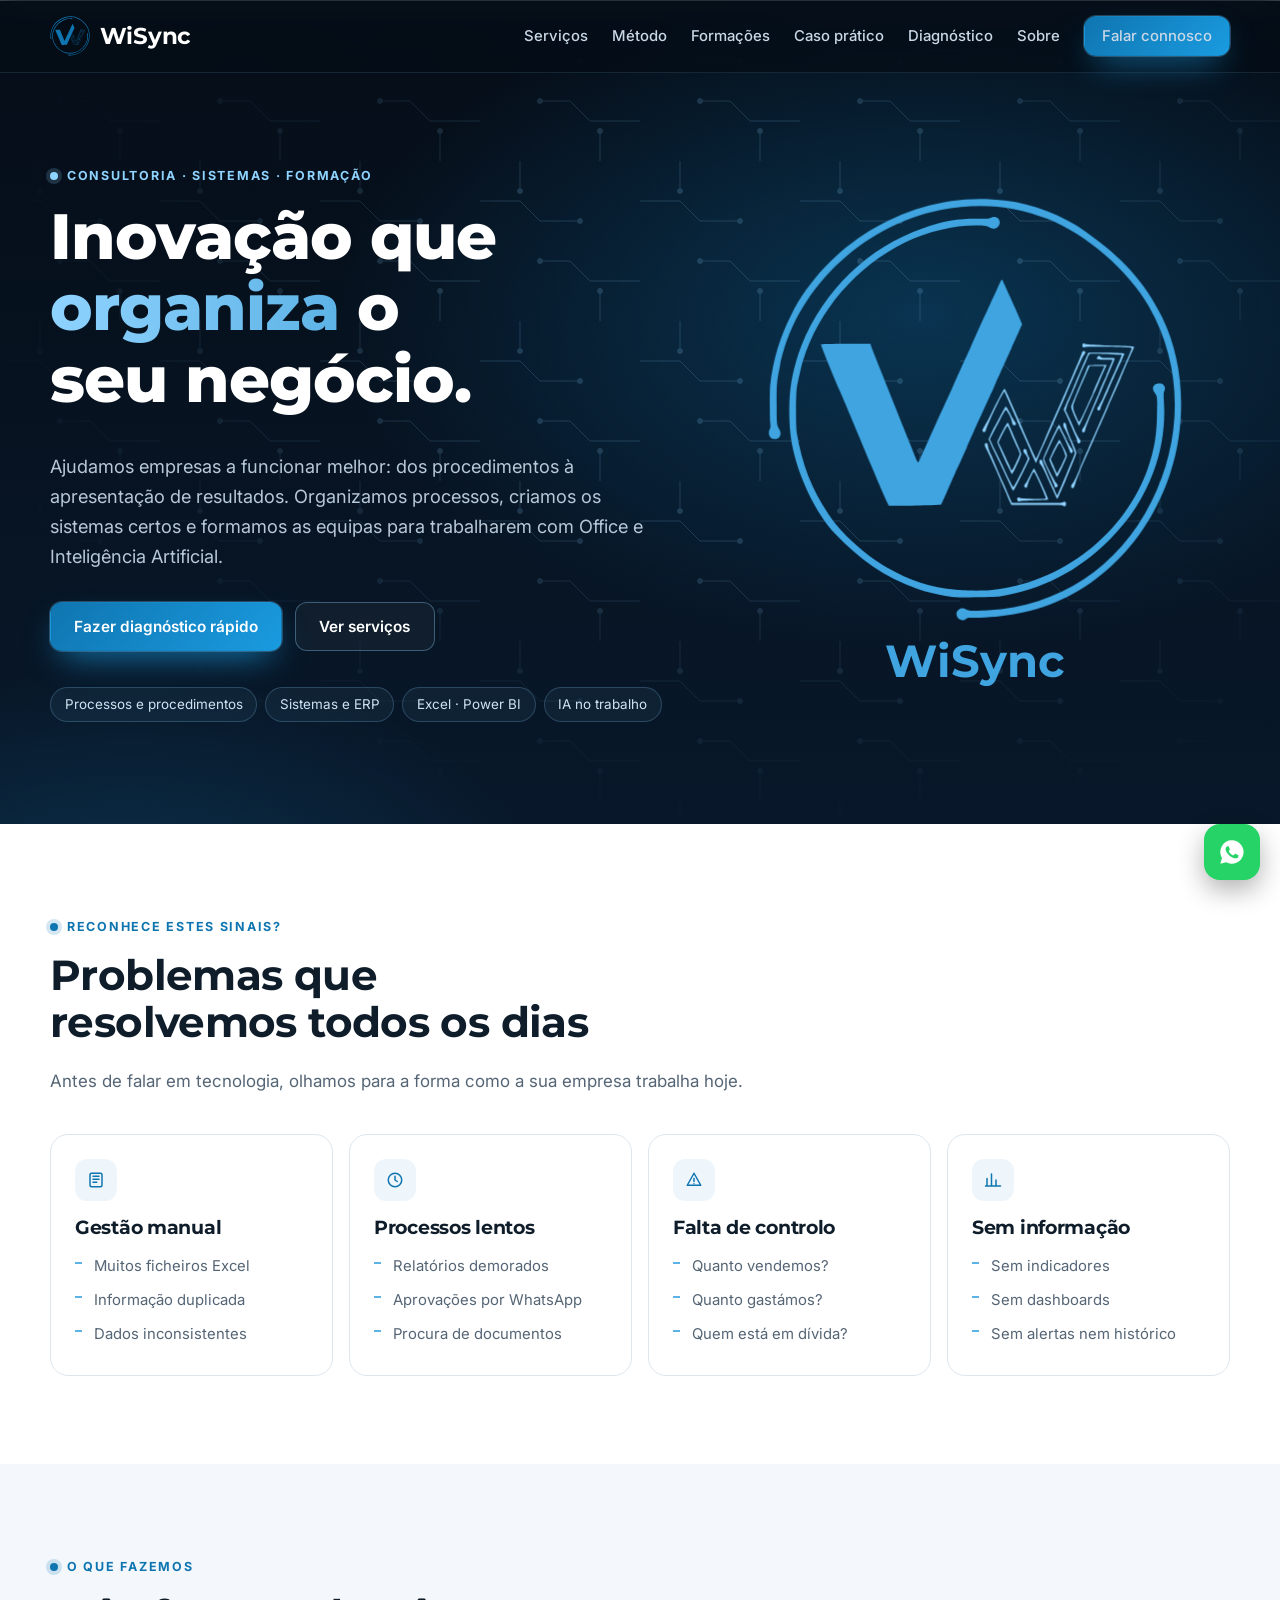
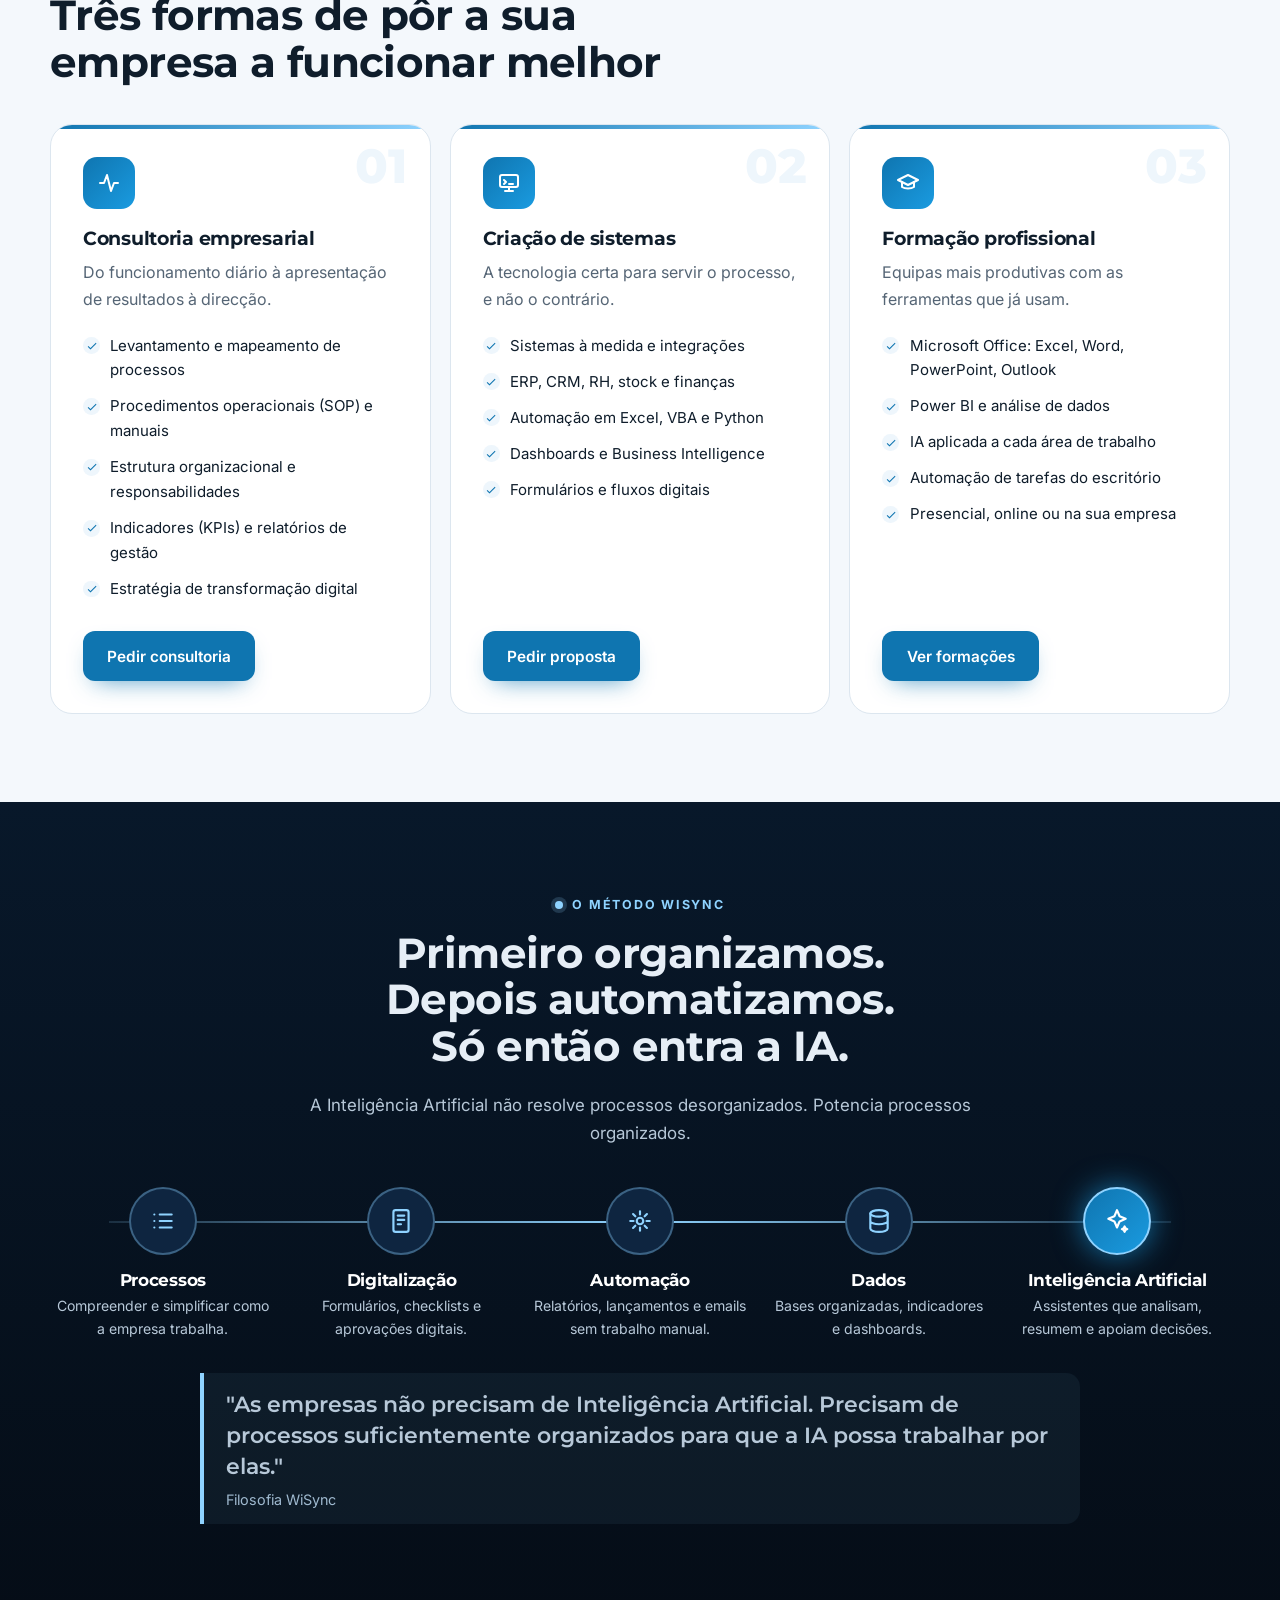
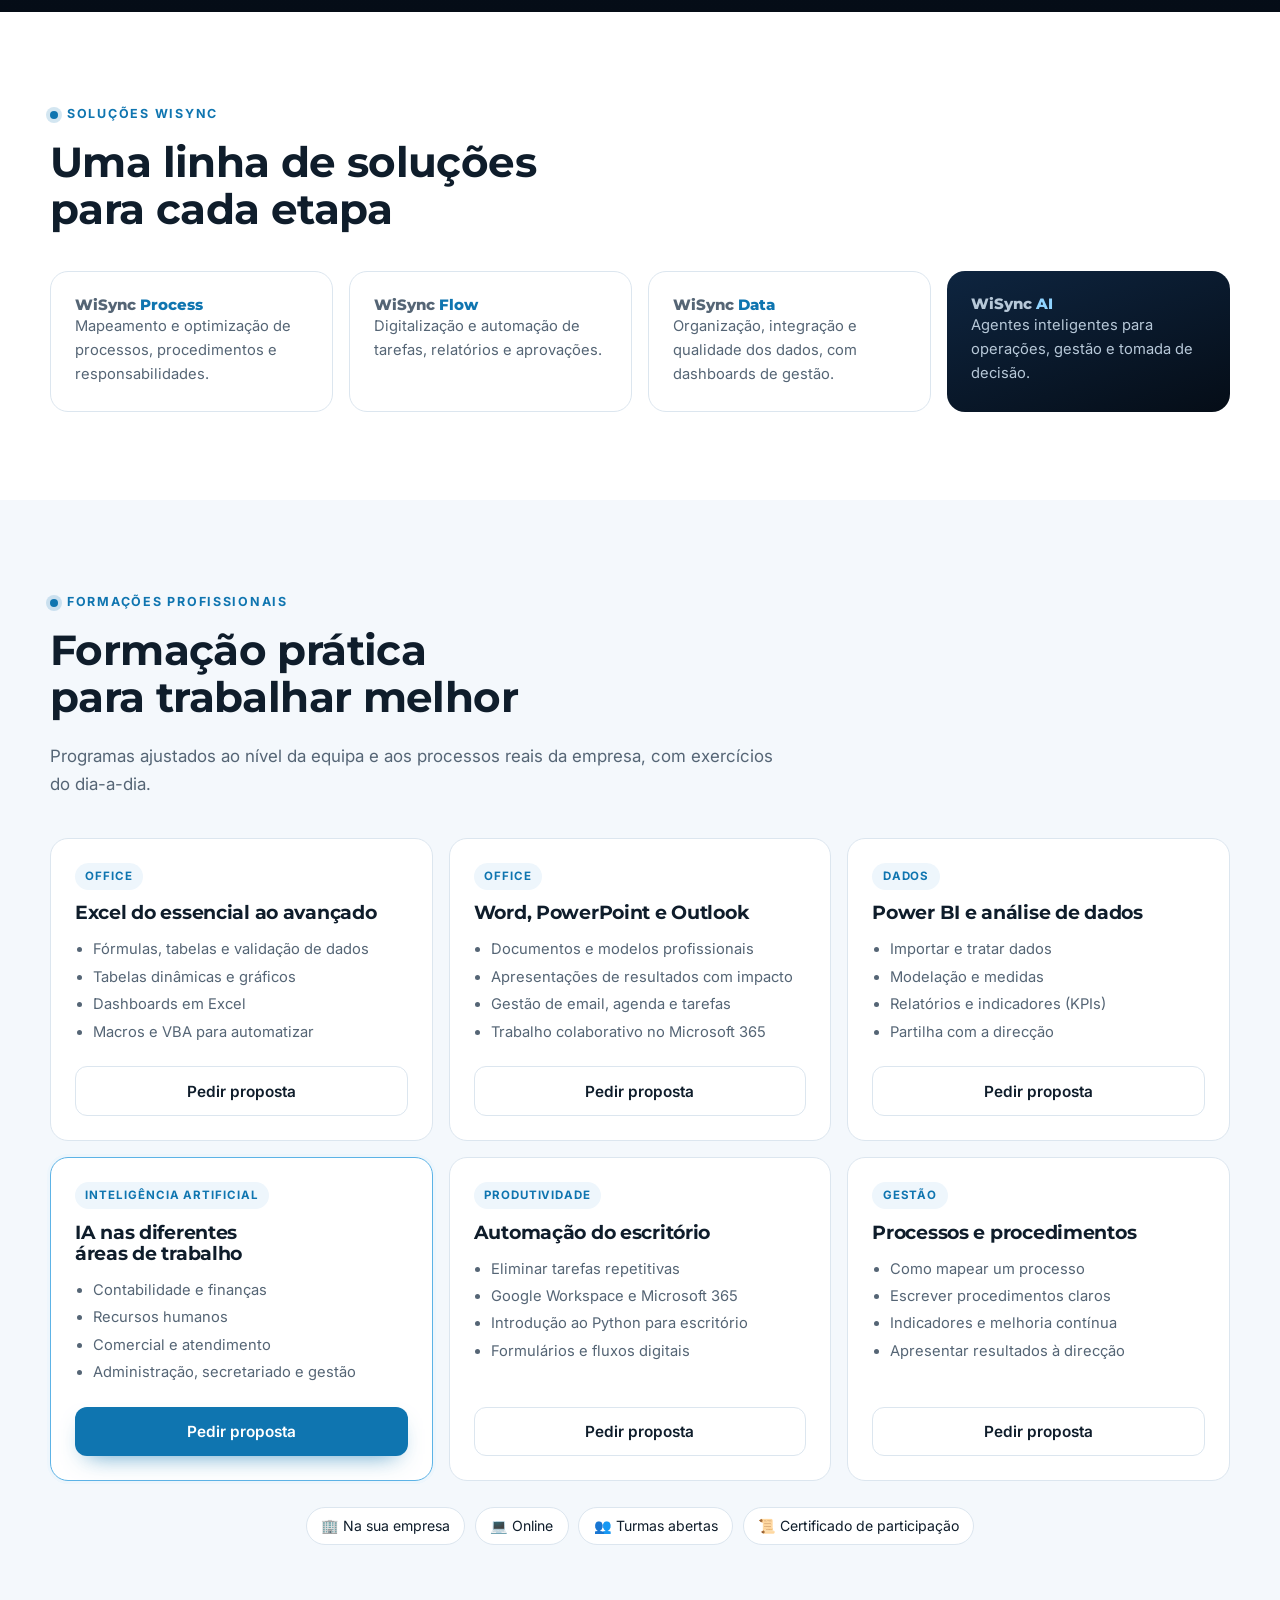
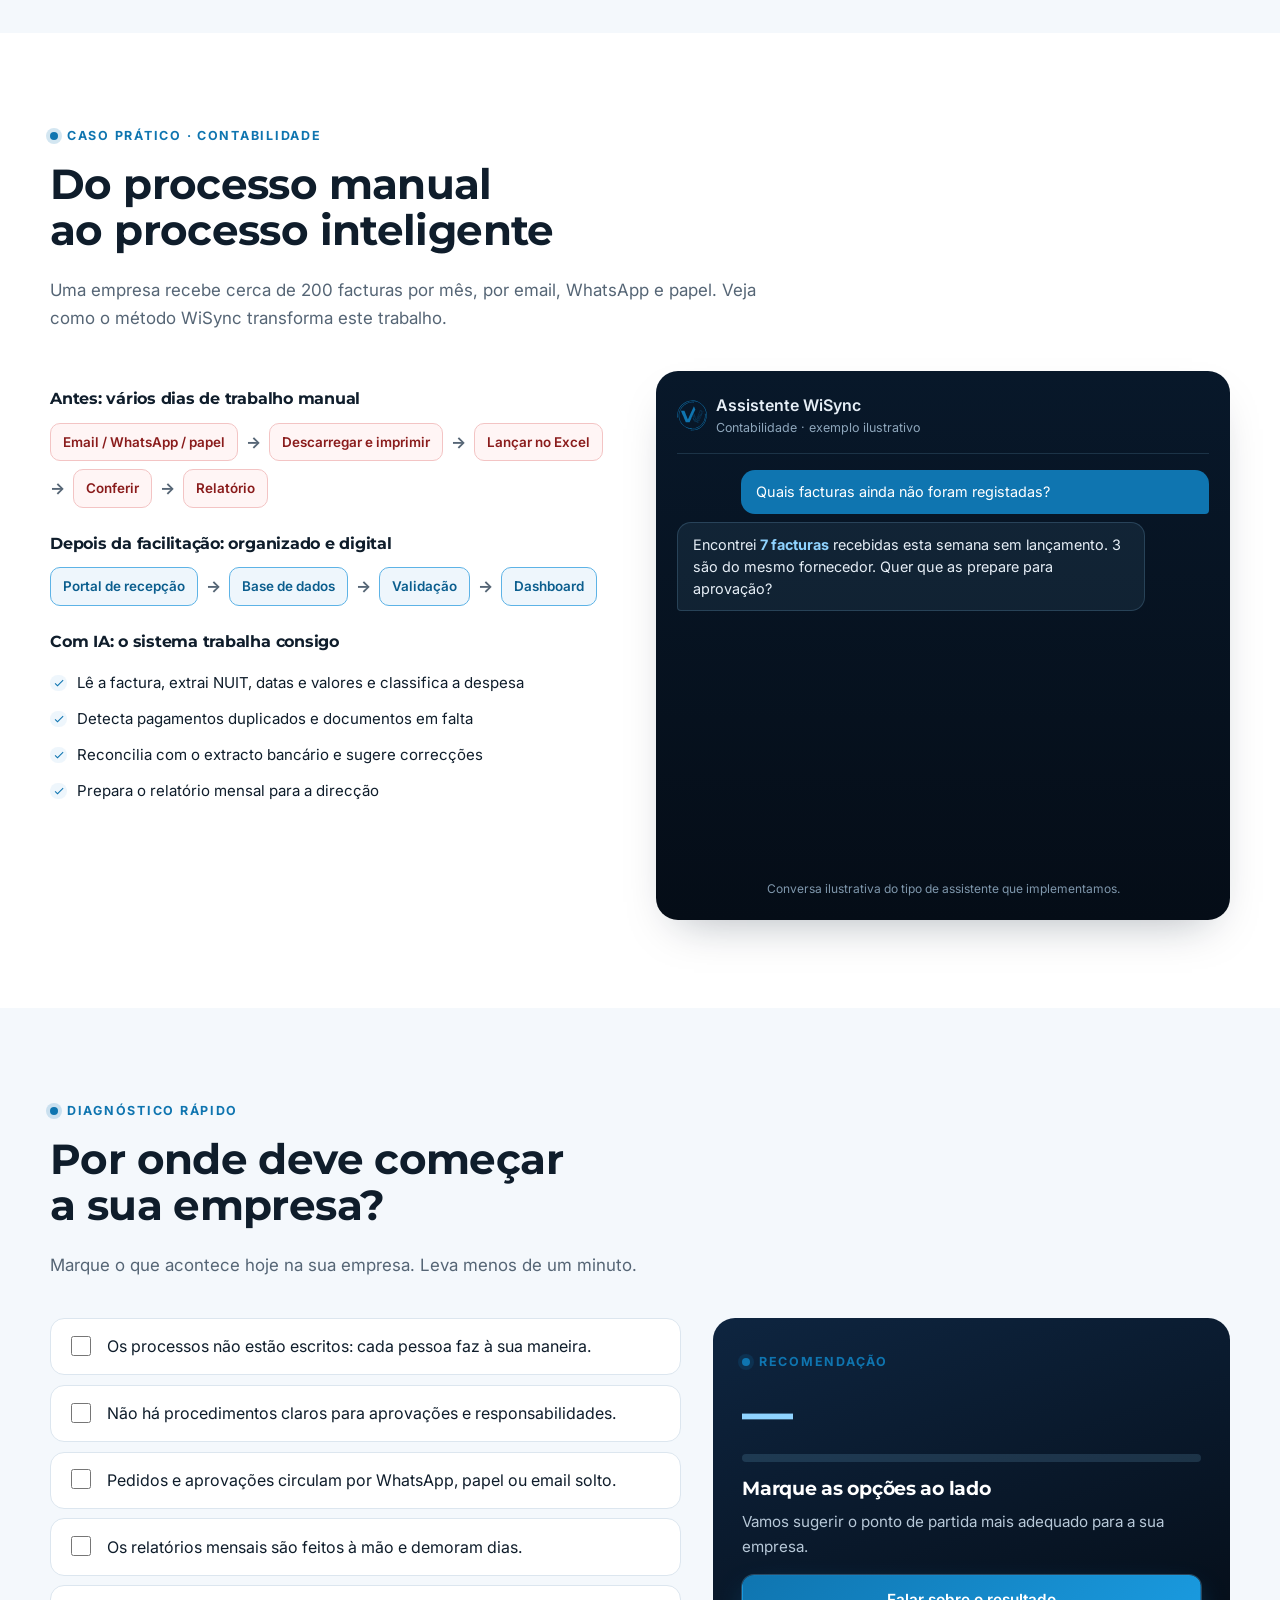
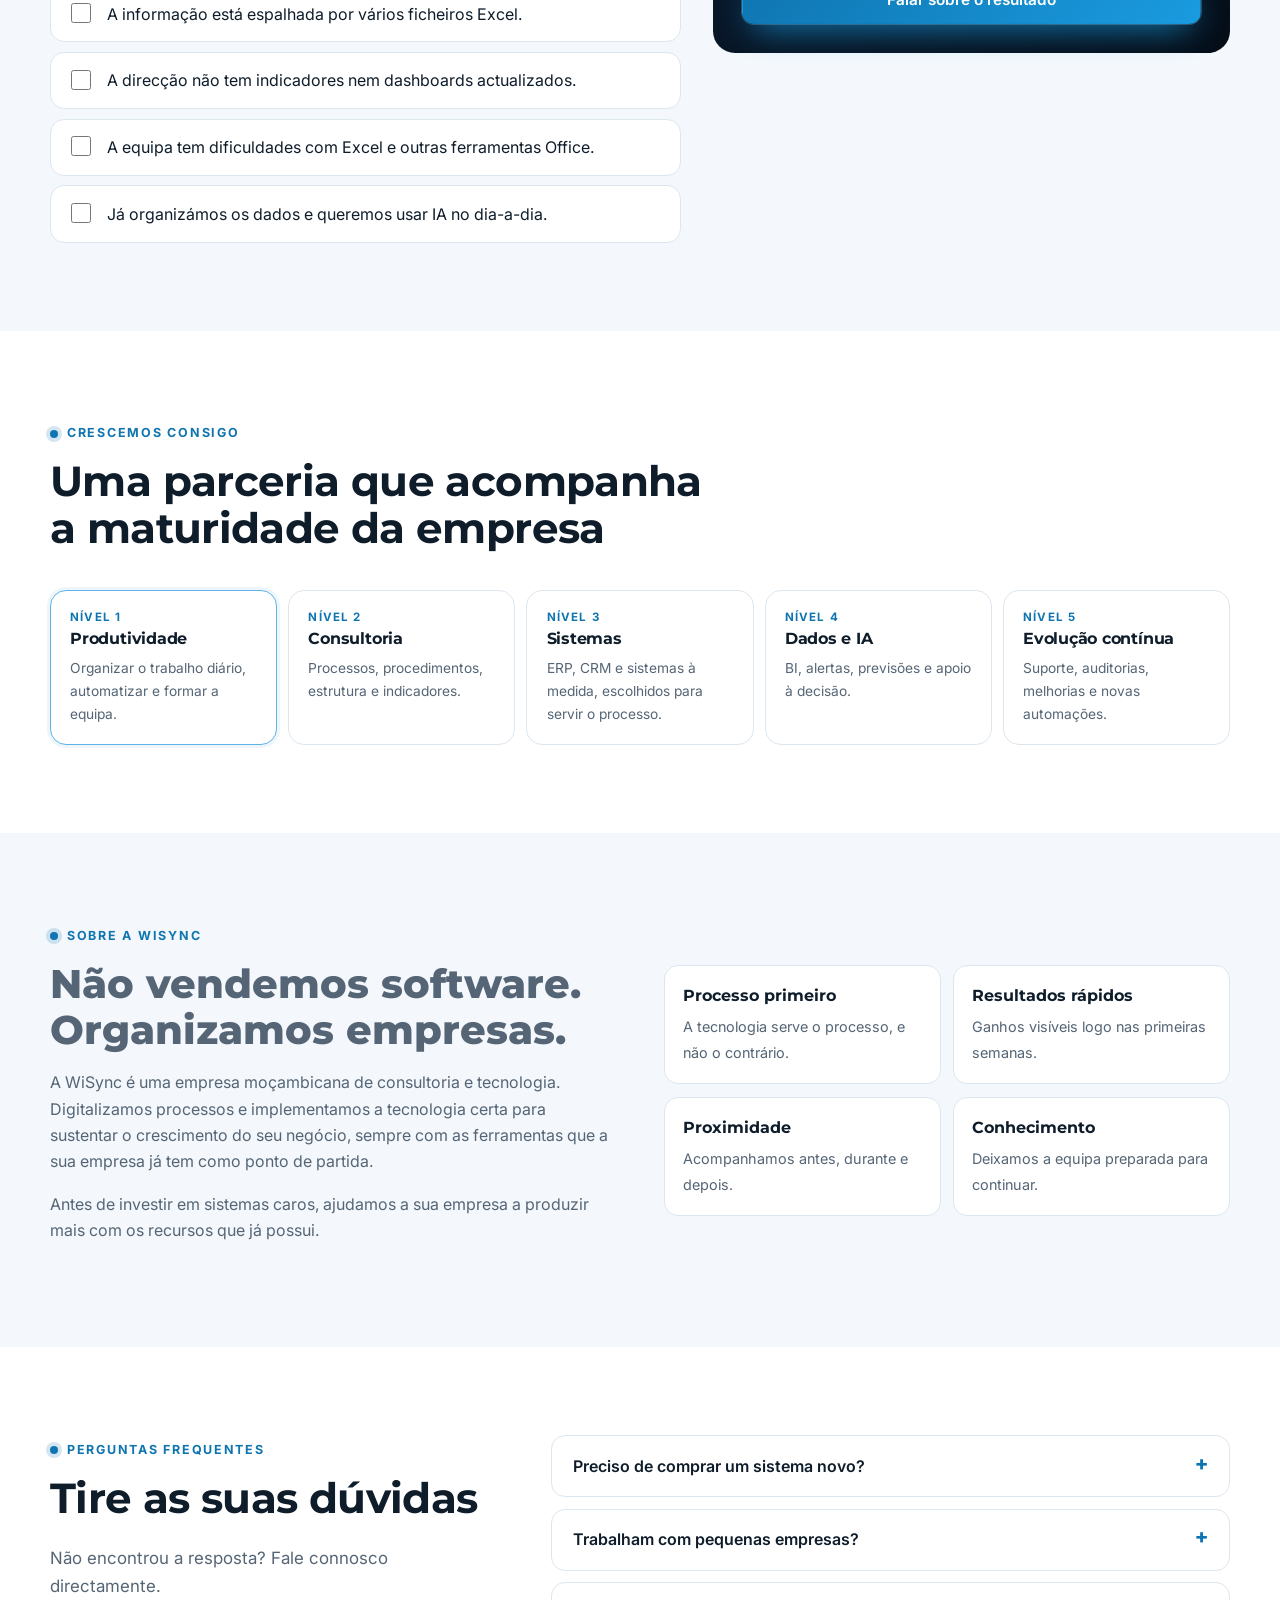
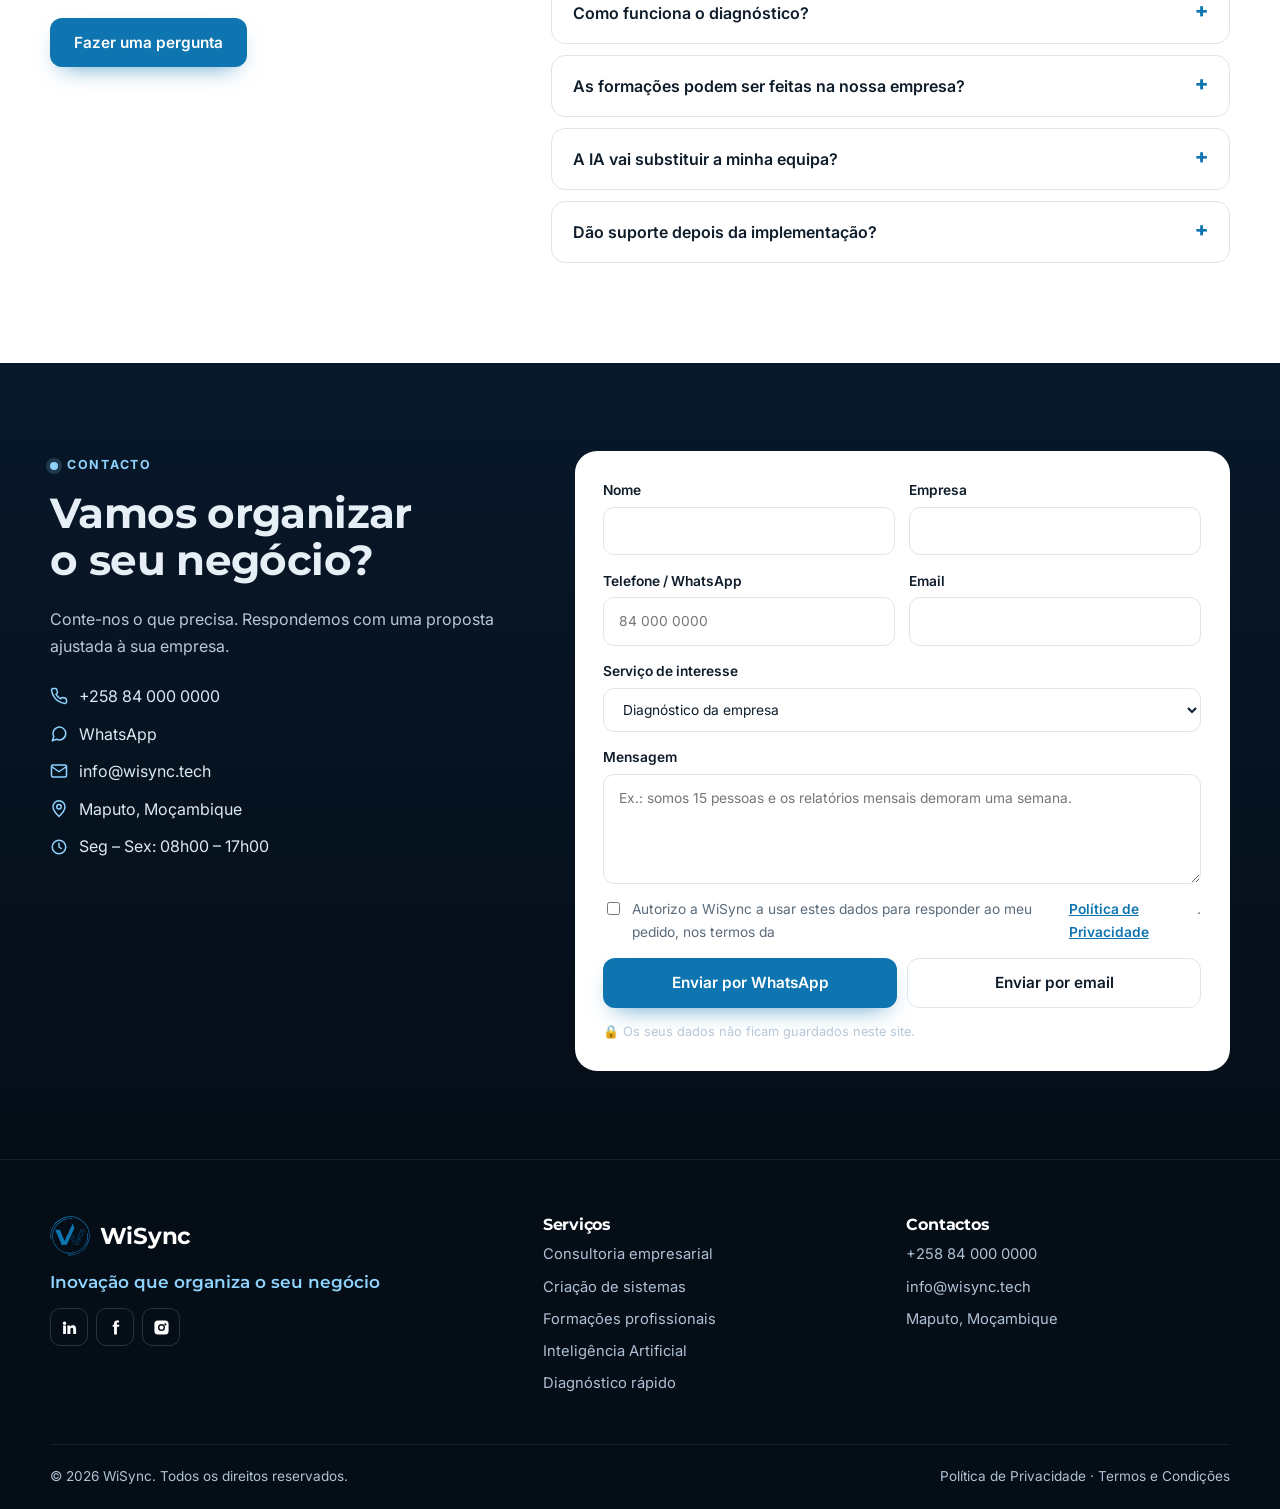
==== index.html @ ce6a1894 "WiSync: index.html" ====
<!doctype html>
<html lang="pt">
<head>
  <meta charset="utf-8">
  <meta name="viewport" content="width=device-width, initial-scale=1">
  <title>WiSync | Consultoria empresarial, sistemas e formação em Moçambique</title>
  <meta name="description" content="A WiSync organiza empresas: consultoria de processos e procedimentos, criação de sistemas, automação e formação profissional em Office, Power BI e Inteligência Artificial.">
  <meta name="theme-color" content="#050D17">
  <link rel="canonical" href="https://chatgptwork242-pixel.github.io/WiSync/">
  <meta property="og:type" content="website">
  <meta property="og:locale" content="pt_MZ">
  <meta property="og:title" content="WiSync — Inovação que organiza o seu negócio">
  <meta property="og:description" content="Consultoria empresarial, criação de sistemas e formação profissional. Primeiro organizamos, depois automatizamos, e só então aplicamos Inteligência Artificial.">
  <meta property="og:url" content="https://chatgptwork242-pixel.github.io/WiSync/">
  <meta property="og:image" content="https://chatgptwork242-pixel.github.io/WiSync/assets/og-image.png">
  <meta property="og:image:width" content="1200">
  <meta property="og:image:height" content="630">
  <meta name="twitter:card" content="summary_large_image">
  <script type="application/ld+json">
  {"@context":"https://schema.org","@type":"ProfessionalService","name":"WiSync","slogan":"Inovação que organiza o seu negócio","description":"Consultoria empresarial, criação de sistemas, automação de processos e formação profissional em Office, Power BI e Inteligência Artificial.","url":"https://chatgptwork242-pixel.github.io/WiSync/","logo":"https://chatgptwork242-pixel.github.io/WiSync/assets/wisync-icon.svg","image":"https://chatgptwork242-pixel.github.io/WiSync/assets/og-image.png","address":{"@type":"PostalAddress","addressLocality":"Maputo","addressCountry":"MZ"},"areaServed":"Moçambique","knowsAbout":["Consultoria empresarial","Processos e procedimentos","Sistemas de gestão","Automação","Power BI","Excel","Inteligência Artificial","Formação profissional"]}
  </script>
  <link rel="icon" href="assets/wisync-icon.svg" type="image/svg+xml">
  <link rel="apple-touch-icon" href="assets/favicon.png">
  <link rel="preconnect" href="https://fonts.googleapis.com">
  <link rel="preconnect" href="https://fonts.gstatic.com" crossorigin>
  <link href="https://fonts.googleapis.com/css2?family=Montserrat:wght@600;700;800&family=Inter:wght@400;500;600;700&display=swap" rel="stylesheet">
  <link rel="stylesheet" href="css/style.css?v=1.0">
</head>
<body>

<!-- ============ CABEÇALHO ============ -->
<header class="header" id="topo">
  <div class="container header__inner">
    <a href="#topo" class="brand" aria-label="WiSync — início"><img src="assets/wisync-icon.svg" alt="" width="40" height="41"><span>WiSync</span></a>
    <button class="menu-toggle" aria-label="Abrir menu" aria-expanded="false"><span></span><span></span><span></span></button>
    <nav class="nav" aria-label="Menu principal">
      <a href="#servicos">Serviços</a>
      <a href="#metodo">Método</a>
      <a href="#formacoes">Formações</a>
      <a href="#caso">Caso prático</a>
      <a href="#diagnostico">Diagnóstico</a>
      <a href="#sobre">Sobre</a>
      <a href="#contacto" class="btn btn--glow btn--sm">Falar connosco</a>
    </nav>
  </div>
</header>

<main>
<!-- ============ HERO ============ -->
<section class="hero">
  <div class="container hero__inner">
    <div class="hero__text">
      <span class="eyebrow">Consultoria · Sistemas · Formação</span>
      <h1>Inovação que <span class="grad">organiza</span> o seu negócio.</h1>
      <p class="lead">Ajudamos empresas a funcionar melhor: dos procedimentos à apresentação de resultados. Organizamos processos, criamos os sistemas certos e formamos as equipas para trabalharem com Office e Inteligência Artificial.</p>
      <div class="hero__cta">
        <a href="#diagnostico" class="btn btn--glow">Fazer diagnóstico rápido</a>
        <a href="#servicos" class="btn btn--ghost">Ver serviços</a>
      </div>
      <ul class="chips">
        <li>Processos e procedimentos</li><li>Sistemas e ERP</li><li>Excel · Power BI</li><li>IA no trabalho</li>
      </ul>
    </div>
    <div class="hero__visual" aria-hidden="true">
      <div class="logo-anim" id="heroLogo"><img src="assets/wisync-icon.svg" alt=""></div>
      <span class="wordmark">WiSync</span>
    </div>
  </div>
</section>

<!-- ============ PROBLEMAS ============ -->
<section class="section" id="problemas">
  <div class="container">
    <div class="section__head">
      <span class="eyebrow">Reconhece estes sinais?</span>
      <h2>Problemas que resolvemos todos os dias</h2>
      <p>Antes de falar em tecnologia, olhamos para a forma como a sua empresa trabalha hoje.</p>
    </div>
    <div class="pains">
      <article class="pain">
        <div class="pain__ico"><svg class="ico" viewBox="0 0 24 24"><rect x="4" y="3" width="16" height="18" rx="2"/><path d="M8 7h8M8 11h8M8 15h5"/></svg></div>
        <h3>Gestão manual</h3>
        <ul><li>Muitos ficheiros Excel</li><li>Informação duplicada</li><li>Dados inconsistentes</li></ul>
      </article>
      <article class="pain">
        <div class="pain__ico"><svg class="ico" viewBox="0 0 24 24"><circle cx="12" cy="12" r="9"/><path d="M12 7v5l3 2"/></svg></div>
        <h3>Processos lentos</h3>
        <ul><li>Relatórios demorados</li><li>Aprovações por WhatsApp</li><li>Procura de documentos</li></ul>
      </article>
      <article class="pain">
        <div class="pain__ico"><svg class="ico" viewBox="0 0 24 24"><path d="M12 3l9 16H3z"/><path d="M12 10v4M12 17h.01"/></svg></div>
        <h3>Falta de controlo</h3>
        <ul><li>Quanto vendemos?</li><li>Quanto gastámos?</li><li>Quem está em dívida?</li></ul>
      </article>
      <article class="pain">
        <div class="pain__ico"><svg class="ico" viewBox="0 0 24 24"><path d="M4 20V10M10 20V4M16 20v-8M22 20H2"/></svg></div>
        <h3>Sem informação</h3>
        <ul><li>Sem indicadores</li><li>Sem dashboards</li><li>Sem alertas nem histórico</li></ul>
      </article>
    </div>
  </div>
</section>

<!-- ============ SERVIÇOS ============ -->
<section class="section section--tint" id="servicos">
  <div class="container">
    <div class="section__head">
      <span class="eyebrow">O que fazemos</span>
      <h2>Três formas de pôr a sua empresa a funcionar melhor</h2>
    </div>
    <div class="services">
      <article class="service">
        <span class="service__num">01</span>
        <div class="service__ico"><svg class="ico" viewBox="0 0 24 24"><path d="M3 12h4l3-8 4 16 3-8h4"/></svg></div>
        <h3>Consultoria empresarial</h3>
        <p>Do funcionamento diário à apresentação de resultados à direcção.</p>
        <ul class="ticks">
          <li>Levantamento e mapeamento de processos</li>
          <li>Procedimentos operacionais (SOP) e manuais</li>
          <li>Estrutura organizacional e responsabilidades</li>
          <li>Indicadores (KPIs) e relatórios de gestão</li>
          <li>Estratégia de transformação digital</li>
        </ul>
        <a href="#contacto" class="btn btn--primary" data-servico="Consultoria empresarial">Pedir consultoria</a>
      </article>
      <article class="service">
        <span class="service__num">02</span>
        <div class="service__ico"><svg class="ico" viewBox="0 0 24 24"><rect x="3" y="4" width="18" height="12" rx="2"/><path d="M8 20h8M12 16v4M7 9l2 2-2 2M12 13h4"/></svg></div>
        <h3>Criação de sistemas</h3>
        <p>A tecnologia certa para servir o processo, e não o contrário.</p>
        <ul class="ticks">
          <li>Sistemas à medida e integrações</li>
          <li>ERP, CRM, RH, stock e finanças</li>
          <li>Automação em Excel, VBA e Python</li>
          <li>Dashboards e Business Intelligence</li>
          <li>Formulários e fluxos digitais</li>
        </ul>
        <a href="#contacto" class="btn btn--primary" data-servico="Criação de sistemas">Pedir proposta</a>
      </article>
      <article class="service">
        <span class="service__num">03</span>
        <div class="service__ico"><svg class="ico" viewBox="0 0 24 24"><path d="M2 9l10-5 10 5-10 5z"/><path d="M6 11v5c3 2 9 2 12 0v-5"/></svg></div>
        <h3>Formação profissional</h3>
        <p>Equipas mais produtivas com as ferramentas que já usam.</p>
        <ul class="ticks">
          <li>Microsoft Office: Excel, Word, PowerPoint, Outlook</li>
          <li>Power BI e análise de dados</li>
          <li>IA aplicada a cada área de trabalho</li>
          <li>Automação de tarefas do escritório</li>
          <li>Presencial, online ou na sua empresa</li>
        </ul>
        <a href="#formacoes" class="btn btn--primary">Ver formações</a>
      </article>
    </div>
  </div>
</section>

<!-- ============ MÉTODO ============ -->
<section class="section section--dark" id="metodo">
  <div class="container">
    <div class="section__head section__head--c">
      <span class="eyebrow">O método WiSync</span>
      <h2>Primeiro organizamos. Depois automatizamos. Só então entra a IA.</h2>
      <p>A Inteligência Artificial não resolve processos desorganizados. Potencia processos organizados.</p>
    </div>
    <div class="journey">
      <div class="step"><div class="step__dot"><svg class="ico" viewBox="0 0 24 24"><path d="M9 6h11M9 12h11M9 18h11M4 6h.01M4 12h.01M4 18h.01"/></svg></div><div><h3>Processos</h3><p>Compreender e simplificar como a empresa trabalha.</p></div></div>
      <div class="step"><div class="step__dot"><svg class="ico" viewBox="0 0 24 24"><rect x="5" y="2" width="14" height="20" rx="2"/><path d="M9 7h6M9 11h6M9 15h3"/></svg></div><div><h3>Digitalização</h3><p>Formulários, checklists e aprovações digitais.</p></div></div>
      <div class="step"><div class="step__dot"><svg class="ico" viewBox="0 0 24 24"><path d="M12 3v3M12 18v3M3 12h3M18 12h3M5.6 5.6l2.1 2.1M16.3 16.3l2.1 2.1M5.6 18.4l2.1-2.1M16.3 7.7l2.1-2.1"/><circle cx="12" cy="12" r="3"/></svg></div><div><h3>Automação</h3><p>Relatórios, lançamentos e emails sem trabalho manual.</p></div></div>
      <div class="step"><div class="step__dot"><svg class="ico" viewBox="0 0 24 24"><ellipse cx="12" cy="5" rx="8" ry="3"/><path d="M4 5v14c0 1.7 3.6 3 8 3s8-1.3 8-3V5M4 12c0 1.7 3.6 3 8 3s8-1.3 8-3"/></svg></div><div><h3>Dados</h3><p>Bases organizadas, indicadores e dashboards.</p></div></div>
      <div class="step step--ai"><div class="step__dot"><svg class="ico" viewBox="0 0 24 24"><path d="M12 2l2.4 5.6L20 10l-5.6 2.4L12 18l-2.4-5.6L4 10l5.6-2.4z"/><path d="M19 17l.8 1.7 1.7.8-1.7.8L19 22l-.8-1.7-1.7-.8 1.7-.8z"/></svg></div><div><h3>Inteligência Artificial</h3><p>Assistentes que analisam, resumem e apoiam decisões.</p></div></div>
    </div>
    <p class="quote">"As empresas não precisam de Inteligência Artificial. Precisam de processos suficientemente organizados para que a IA possa trabalhar por elas."<small>Filosofia WiSync</small></p>
  </div>
</section>

<!-- ============ PRODUTOS ============ -->
<section class="section" id="produtos">
  <div class="container">
    <div class="section__head">
      <span class="eyebrow">Soluções WiSync</span>
      <h2>Uma linha de soluções para cada etapa</h2>
    </div>
    <div class="products">
      <article class="prod"><p class="prod__name">WiSync <span>Process</span></p><p>Mapeamento e optimização de processos, procedimentos e responsabilidades.</p></article>
      <article class="prod"><p class="prod__name">WiSync <span>Flow</span></p><p>Digitalização e automação de tarefas, relatórios e aprovações.</p></article>
      <article class="prod"><p class="prod__name">WiSync <span>Data</span></p><p>Organização, integração e qualidade dos dados, com dashboards de gestão.</p></article>
      <article class="prod prod--ai"><p class="prod__name">WiSync <span>AI</span></p><p>Agentes inteligentes para operações, gestão e tomada de decisão.</p></article>
    </div>
  </div>
</section>

<!-- ============ FORMAÇÕES ============ -->
<section class="section section--tint" id="formacoes">
  <div class="container">
    <div class="section__head">
      <span class="eyebrow">Formações profissionais</span>
      <h2>Formação prática para trabalhar melhor</h2>
      <p>Programas ajustados ao nível da equipa e aos processos reais da empresa, com exercícios do dia-a-dia.</p>
    </div>
    <div class="courses">
      <article class="course">
        <span class="course__tag">Office</span>
        <h3>Excel do essencial ao avançado</h3>
        <ul><li>Fórmulas, tabelas e validação de dados</li><li>Tabelas dinâmicas e gráficos</li><li>Dashboards em Excel</li><li>Macros e VBA para automatizar</li></ul>
        <a href="#contacto" class="btn btn--outline" data-servico="Formação: Excel">Pedir proposta</a>
      </article>
      <article class="course">
        <span class="course__tag">Office</span>
        <h3>Word, PowerPoint e Outlook</h3>
        <ul><li>Documentos e modelos profissionais</li><li>Apresentações de resultados com impacto</li><li>Gestão de email, agenda e tarefas</li><li>Trabalho colaborativo no Microsoft 365</li></ul>
        <a href="#contacto" class="btn btn--outline" data-servico="Formação: Word, PowerPoint e Outlook">Pedir proposta</a>
      </article>
      <article class="course">
        <span class="course__tag">Dados</span>
        <h3>Power BI e análise de dados</h3>
        <ul><li>Importar e tratar dados</li><li>Modelação e medidas</li><li>Relatórios e indicadores (KPIs)</li><li>Partilha com a direcção</li></ul>
        <a href="#contacto" class="btn btn--outline" data-servico="Formação: Power BI">Pedir proposta</a>
      </article>
      <article class="course course--ai">
        <span class="course__tag">Inteligência Artificial</span>
        <h3>IA nas diferentes áreas de trabalho</h3>
        <ul><li>Contabilidade e finanças</li><li>Recursos humanos</li><li>Comercial e atendimento</li><li>Administração, secretariado e gestão</li></ul>
        <a href="#contacto" class="btn btn--primary" data-servico="Formação: IA no trabalho">Pedir proposta</a>
      </article>
      <article class="course">
        <span class="course__tag">Produtividade</span>
        <h3>Automação do escritório</h3>
        <ul><li>Eliminar tarefas repetitivas</li><li>Google Workspace e Microsoft 365</li><li>Introdução ao Python para escritório</li><li>Formulários e fluxos digitais</li></ul>
        <a href="#contacto" class="btn btn--outline" data-servico="Formação: Automação do escritório">Pedir proposta</a>
      </article>
      <article class="course">
        <span class="course__tag">Gestão</span>
        <h3>Processos e procedimentos</h3>
        <ul><li>Como mapear um processo</li><li>Escrever procedimentos claros</li><li>Indicadores e melhoria contínua</li><li>Apresentar resultados à direcção</li></ul>
        <a href="#contacto" class="btn btn--outline" data-servico="Formação: Processos e procedimentos">Pedir proposta</a>
      </article>
    </div>
    <div class="formats"><span>🏢 Na sua empresa</span><span>💻 Online</span><span>👥 Turmas abertas</span><span>📜 Certificado de participação</span></div>
  </div>
</section>

<!-- ============ CASO PRÁTICO ============ -->
<section class="section" id="caso">
  <div class="container">
    <div class="section__head">
      <span class="eyebrow">Caso prático · Contabilidade</span>
      <h2>Do processo manual ao processo inteligente</h2>
      <p>Uma empresa recebe cerca de 200 facturas por mês, por email, WhatsApp e papel. Veja como o método WiSync transforma este trabalho.</p>
    </div>
    <div class="case">
      <div class="flow">
        <h3>Antes: vários dias de trabalho manual</h3>
        <div class="flow__row"><span class="flow__box flow__box--bad">Email / WhatsApp / papel</span><span class="flow__arrow">→</span><span class="flow__box flow__box--bad">Descarregar e imprimir</span><span class="flow__arrow">→</span><span class="flow__box flow__box--bad">Lançar no Excel</span><span class="flow__arrow">→</span><span class="flow__box flow__box--bad">Conferir</span><span class="flow__arrow">→</span><span class="flow__box flow__box--bad">Relatório</span></div>
        <h3>Depois da facilitação: organizado e digital</h3>
        <div class="flow__row"><span class="flow__box flow__box--good">Portal de recepção</span><span class="flow__arrow">→</span><span class="flow__box flow__box--good">Base de dados</span><span class="flow__arrow">→</span><span class="flow__box flow__box--good">Validação</span><span class="flow__arrow">→</span><span class="flow__box flow__box--good">Dashboard</span></div>
        <h3>Com IA: o sistema trabalha consigo</h3>
        <ul class="ticks">
          <li>Lê a factura, extrai NUIT, datas e valores e classifica a despesa</li>
          <li>Detecta pagamentos duplicados e documentos em falta</li>
          <li>Reconcilia com o extracto bancário e sugere correcções</li>
          <li>Prepara o relatório mensal para a direcção</li>
        </ul>
      </div>
      <div class="chat" id="chat" aria-label="Exemplo de assistente contabilístico">
        <div class="chat__head"><img src="assets/wisync-icon.svg" alt="" width="30" height="31"><div>Assistente WiSync<small>Contabilidade · exemplo ilustrativo</small></div></div>
        <div class="msg msg--u">Quais facturas ainda não foram registadas?</div>
        <div class="msg msg--a">Encontrei <b>7 facturas</b> recebidas esta semana sem lançamento. 3 são do mesmo fornecedor. Quer que as prepare para aprovação?</div>
        <div class="msg msg--u">Existem pagamentos duplicados?</div>
        <div class="msg msg--a">Sim, <b>1 possível duplicado</b>: a mesma factura foi paga a 4 e a 11 deste mês. Deixei o alerta no dashboard.</div>
        <div class="msg msg--u">Prepara o relatório para a reunião de direcção.</div>
        <div class="msg msg--a">Relatório pronto, com gráficos de custos por centro, evolução mensal e <b>3 pontos de atenção</b>.</div>
        <p class="chat__note">Conversa ilustrativa do tipo de assistente que implementamos.</p>
      </div>
    </div>
  </div>
</section>

<!-- ============ DIAGNÓSTICO ============ -->
<section class="section section--tint" id="diagnostico">
  <div class="container">
    <div class="section__head">
      <span class="eyebrow">Diagnóstico rápido</span>
      <h2>Por onde deve começar a sua empresa?</h2>
      <p>Marque o que acontece hoje na sua empresa. Leva menos de um minuto.</p>
    </div>
    <div class="diag">
      <div class="checks" id="diagChecks">
        <label class="check"><input type="checkbox" value="proc"> Os processos não estão escritos: cada pessoa faz à sua maneira.</label>
        <label class="check"><input type="checkbox" value="proc"> Não há procedimentos claros para aprovações e responsabilidades.</label>
        <label class="check"><input type="checkbox" value="dig"> Pedidos e aprovações circulam por WhatsApp, papel ou email solto.</label>
        <label class="check"><input type="checkbox" value="auto"> Os relatórios mensais são feitos à mão e demoram dias.</label>
        <label class="check"><input type="checkbox" value="data"> A informação está espalhada por vários ficheiros Excel.</label>
        <label class="check"><input type="checkbox" value="data"> A direcção não tem indicadores nem dashboards actualizados.</label>
        <label class="check"><input type="checkbox" value="form"> A equipa tem dificuldades com Excel e outras ferramentas Office.</label>
        <label class="check"><input type="checkbox" value="ai"> Já organizámos os dados e queremos usar IA no dia-a-dia.</label>
      </div>
      <aside class="result" aria-live="polite">
        <span class="eyebrow">Recomendação</span>
        <div class="result__lvl" id="diagLvl">—</div>
        <div class="result__bar"><span id="diagBar"></span></div>
        <h3 id="diagTitle">Marque as opções ao lado</h3>
        <p id="diagText">Vamos sugerir o ponto de partida mais adequado para a sua empresa.</p>
        <a href="#contacto" class="btn btn--glow btn--block" id="diagCta">Falar sobre o resultado</a>
      </aside>
    </div>
  </div>
</section>

<!-- ============ NÍVEIS ============ -->
<section class="section" id="niveis">
  <div class="container">
    <div class="section__head">
      <span class="eyebrow">Crescemos consigo</span>
      <h2>Uma parceria que acompanha a maturidade da empresa</h2>
    </div>
    <div class="levels">
      <div class="level"><h3>Produtividade</h3><p>Organizar o trabalho diário, automatizar e formar a equipa.</p></div>
      <div class="level"><h3>Consultoria</h3><p>Processos, procedimentos, estrutura e indicadores.</p></div>
      <div class="level"><h3>Sistemas</h3><p>ERP, CRM e sistemas à medida, escolhidos para servir o processo.</p></div>
      <div class="level"><h3>Dados e IA</h3><p>BI, alertas, previsões e apoio à decisão.</p></div>
      <div class="level"><h3>Evolução contínua</h3><p>Suporte, auditorias, melhorias e novas automações.</p></div>
    </div>
  </div>
</section>

<!-- ============ SOBRE ============ -->
<section class="section section--tint" id="sobre">
  <div class="container about">
    <div>
      <span class="eyebrow">Sobre a WiSync</span>
      <p class="about__big">Não vendemos software. Organizamos empresas.</p>
      <p>A WiSync é uma empresa moçambicana de consultoria e tecnologia. Digitalizamos processos e implementamos a tecnologia certa para sustentar o crescimento do seu negócio, sempre com as ferramentas que a sua empresa já tem como ponto de partida.</p>
      <p>Antes de investir em sistemas caros, ajudamos a sua empresa a produzir mais com os recursos que já possui.</p>
    </div>
    <div class="values">
      <div><b>Processo primeiro</b><span>A tecnologia serve o processo, e não o contrário.</span></div>
      <div><b>Resultados rápidos</b><span>Ganhos visíveis logo nas primeiras semanas.</span></div>
      <div><b>Proximidade</b><span>Acompanhamos antes, durante e depois.</span></div>
      <div><b>Conhecimento</b><span>Deixamos a equipa preparada para continuar.</span></div>
    </div>
  </div>
</section>

<!-- ============ FAQ ============ -->
<section class="section" id="faq">
  <div class="container faqwrap">
    <div class="section__head" style="margin:0">
      <span class="eyebrow">Perguntas frequentes</span>
      <h2>Tire as suas dúvidas</h2>
      <p>Não encontrou a resposta? Fale connosco directamente.</p>
      <a href="#contacto" class="btn btn--primary">Fazer uma pergunta</a>
    </div>
    <div class="faq">
      <details><summary>Preciso de comprar um sistema novo?</summary><p>Nem sempre. Muitas vezes começamos por organizar e automatizar com as ferramentas que a empresa já usa, como Excel e Microsoft 365. O sistema entra quando o processo estiver maduro.</p></details>
      <details><summary>Trabalham com pequenas empresas?</summary><p>Sim. O método foi pensado para pequenas e médias empresas: começa com investimento baixo e resultados rápidos.</p></details>
      <details><summary>Como funciona o diagnóstico?</summary><p>Reunimos com a sua equipa, observamos como o trabalho é feito e entregamos um relatório com os pontos de melhoria e as prioridades.</p></details>
      <details><summary>As formações podem ser feitas na nossa empresa?</summary><p>Sim. Podem ser na sua empresa, online ou em turmas abertas, com exercícios baseados nos seus processos reais.</p></details>
      <details><summary>A IA vai substituir a minha equipa?</summary><p>Não. A IA assume tarefas repetitivas para que a equipa se concentre na análise, no cliente e na decisão.</p></details>
      <details><summary>Dão suporte depois da implementação?</summary><p>Sim. Oferecemos acompanhamento contínuo: suporte, melhorias, novas automações e revisão de indicadores.</p></details>
    </div>
  </div>
</section>

<!-- ============ CONTACTO ============ -->
<section class="section section--dark" id="contacto">
  <div class="container contact">
    <div>
      <span class="eyebrow">Contacto</span>
      <h2>Vamos organizar o seu negócio?</h2>
      <p>Conte-nos o que precisa. Respondemos com uma proposta ajustada à sua empresa.</p>
      <ul class="contact__list" id="contactList"></ul>
    </div>
    <form class="form" id="contactForm" novalidate>
      <div class="form__grid">
        <label>Nome<input name="nome" required autocomplete="name"></label>
        <label>Empresa<input name="empresa" autocomplete="organization"></label>
        <label>Telefone / WhatsApp<input name="telefone" required inputmode="tel" autocomplete="tel" placeholder="84 000 0000"></label>
        <label>Email<input name="email" type="email" autocomplete="email"></label>
        <label class="full">Serviço de interesse
          <select name="servico" id="servico">
            <option>Diagnóstico da empresa</option>
            <option>Consultoria empresarial</option>
            <option>Criação de sistemas</option>
            <option>Formação: Excel</option>
            <option>Formação: Word, PowerPoint e Outlook</option>
            <option>Formação: Power BI</option>
            <option>Formação: IA no trabalho</option>
            <option>Formação: Automação do escritório</option>
            <option>Formação: Processos e procedimentos</option>
            <option>Inteligência Artificial para a empresa</option>
            <option>Outro assunto</option>
          </select>
        </label>
        <label class="full">Mensagem<textarea name="mensagem" id="mensagem" placeholder="Ex.: somos 15 pessoas e os relatórios mensais demoram uma semana."></textarea></label>
      </div>
      <label class="consent"><input type="checkbox" name="consent" required> Autorizo a WiSync a usar estes dados para responder ao meu pedido, nos termos da <a href="privacidade.html" target="_blank" rel="noopener">Política de Privacidade</a>.</label>
      <p class="form__error" id="formErro" hidden>Preencha o nome, o telefone e aceite a autorização.</p>
      <div class="form__actions">
        <button type="submit" class="btn btn--primary" data-via="wa">Enviar por WhatsApp</button>
        <button type="submit" class="btn btn--outline" data-via="email">Enviar por email</button>
      </div>
      <p class="form__note">🔒 Os seus dados não ficam guardados neste site.</p>
    </form>
  </div>
</section>
</main>

<!-- ============ RODAPÉ ============ -->
<footer class="footer">
  <div class="container footer__grid">
    <div>
      <a href="#topo" class="brand"><img src="assets/wisync-icon.svg" alt="" width="40" height="41"><span>WiSync</span></a>
      <p class="footer__slogan">Inovação que organiza o seu negócio</p>
      <div class="social">
        <a id="lnkLinkedin" href="#" aria-label="LinkedIn"><svg viewBox="0 0 24 24"><path d="M4.98 3.5a2.5 2.5 0 1 1 0 5 2.5 2.5 0 0 1 0-5zM3 9h4v12H3zM9 9h3.8v1.7h.1c.5-1 1.8-2 3.7-2 4 0 4.7 2.6 4.7 6V21h-4v-5.6c0-1.3 0-3-1.9-3s-2.1 1.4-2.1 2.9V21H9z"/></svg></a>
        <a id="lnkFacebook" href="#" aria-label="Facebook"><svg viewBox="0 0 24 24"><path d="M14 8V6c0-.9.6-1 1-1h2V2h-3c-3 0-4 2-4 4v2H8v3h2v11h4V11h3l.5-3H14z"/></svg></a>
        <a id="lnkInstagram" href="#" aria-label="Instagram"><svg viewBox="0 0 24 24"><path d="M7 2h10a5 5 0 0 1 5 5v10a5 5 0 0 1-5 5H7a5 5 0 0 1-5-5V7a5 5 0 0 1 5-5zm5 5a5 5 0 1 0 0 10 5 5 0 0 0 0-10zm0 2a3 3 0 1 1 0 6 3 3 0 0 1 0-6zm5.5-3a1.5 1.5 0 1 0 0 3 1.5 1.5 0 0 0 0-3z"/></svg></a>
      </div>
    </div>
    <div>
      <h4>Serviços</h4>
      <ul class="footer__list">
        <li><a href="#servicos">Consultoria empresarial</a></li>
        <li><a href="#servicos">Criação de sistemas</a></li>
        <li><a href="#formacoes">Formações profissionais</a></li>
        <li><a href="#metodo">Inteligência Artificial</a></li>
        <li><a href="#diagnostico">Diagnóstico rápido</a></li>
      </ul>
    </div>
    <div>
      <h4>Contactos</h4>
      <ul class="footer__list" id="footerContactos"></ul>
    </div>
  </div>
  <div class="container footer__bottom">
    <span>© <span id="ano"></span> WiSync. Todos os direitos reservados.</span>
    <span><a href="privacidade.html">Política de Privacidade</a> · <a href="termos.html">Termos e Condições</a></span>
  </div>
</footer>

<a class="wa-float" id="waFloat" href="#" target="_blank" rel="noopener" aria-label="Fale connosco no WhatsApp">
  <svg viewBox="0 0 24 24"><path d="M12 2a10 10 0 0 0-8.6 15.1L2 22l5-1.3A10 10 0 1 0 12 2zm5.4 14.2c-.2.6-1.3 1.2-1.8 1.2-.5.1-1 .2-3.3-.7-2.8-1.1-4.5-4-4.7-4.2-.1-.2-1.1-1.5-1.1-2.8 0-1.4.7-2 1-2.3.2-.3.5-.3.7-.3h.5c.2 0 .4 0 .6.5l.8 2c.1.2.1.3 0 .5l-.3.5-.4.4c-.1.1-.3.3-.1.6.2.3.7 1.2 1.5 1.9 1 .9 1.9 1.2 2.2 1.3.3.1.4.1.6-.1l.8-1c.2-.3.4-.2.6-.1l2 .9c.3.1.5.2.5.3.1.1.1.7-.1 1.3z"/></svg>
</a>
<nav class="mbar" aria-label="Acções rápidas">
  <a href="#diagnostico" class="btn btn--ghost">Diagnóstico</a>
  <a href="#" class="btn btn--glow" id="mbarWa" target="_blank" rel="noopener">WhatsApp</a>
</nav>

<script src="js/config.js?v=1.0"></script>
<script src="js/main.js?v=1.0"></script>
</body>
</html>
---- css/style.css ----
/* ===== WiSync — estilos =====
   Cores da marca: altere só as variáveis em :root (e no bloco do modo escuro). */
:root{
  --blue:#0F75B0;          /* azul do logótipo */
  --blue-700:#0B5E8E;
  --blue-300:#5DB3E6;
  --sky:#8FD3FF;
  --blue-50:#EEF6FC;
  --navy-950:#050D17;
  --navy-900:#08182A;
  --navy-800:#0E2540;
  --ink:#0F1D2B;
  --muted:#556575;
  --line:#DCE6EF;
  --bg:#FFFFFF;
  --surface:#FFFFFF;
  --tint:#F4F8FC;
  --radius:18px;
  --shadow:0 20px 45px -22px rgba(8,24,42,.35);
  --font-head:"Montserrat",system-ui,sans-serif;
  --font-body:"Inter",system-ui,sans-serif;
  color-scheme:light;
}
@media (prefers-color-scheme:dark){
  :root{
    --ink:#E6EEF6;--muted:#9FB1C2;--line:#1E3450;--bg:#07121F;--surface:#0D1D30;--tint:#0A1827;--blue-50:#11263D;
    --shadow:0 20px 45px -22px rgba(0,0,0,.7);color-scheme:dark;
  }
}
*{box-sizing:border-box}
html{scroll-behavior:smooth;scroll-padding-top:80px}
body{margin:0;font-family:var(--font-body);color:var(--ink);background:var(--bg);line-height:1.65;-webkit-font-smoothing:antialiased}
img,svg{display:block;max-width:100%}
a{color:inherit}
h1,h2,h3,h4{font-family:var(--font-head);line-height:1.12;margin:0 0 .55em;letter-spacing:-.015em;text-wrap:balance}
h1{font-size:clamp(2.3rem,5.4vw,4rem);font-weight:800}
h2{font-size:clamp(1.8rem,3.6vw,2.6rem);font-weight:700}
h3{font-size:1.18rem;font-weight:700}
p{margin:0 0 1em}
.container{width:min(1180px,100% - 32px);margin-inline:auto}
.grad{background:linear-gradient(90deg,var(--sky),var(--blue-300));-webkit-background-clip:text;background-clip:text;color:transparent}

/* Botões */
.btn{display:inline-flex;align-items:center;justify-content:center;gap:.5rem;padding:.9rem 1.45rem;border-radius:12px;font:600 .96rem var(--font-body);text-decoration:none;border:1.5px solid transparent;cursor:pointer;transition:transform .15s,background .2s,box-shadow .2s,border-color .2s}
.btn:hover{transform:translateY(-2px)}
.btn:focus-visible,a:focus-visible,button:focus-visible,input:focus-visible,select:focus-visible,textarea:focus-visible{outline:3px solid var(--blue-300);outline-offset:2px}
.btn--primary{background:var(--blue);color:#fff;box-shadow:0 10px 24px -12px rgba(15,117,176,.8)}
.btn--primary:hover{background:var(--blue-700)}
.btn--glow{background:linear-gradient(135deg,var(--blue),#1A9BE0);color:#fff;box-shadow:0 0 0 1px rgba(143,211,255,.25),0 14px 34px -12px rgba(26,155,224,.9)}
.btn--ghost{border-color:rgba(143,211,255,.35);color:#fff;background:rgba(255,255,255,.04)}
.btn--ghost:hover{border-color:var(--sky);background:rgba(143,211,255,.08)}
.btn--outline{border-color:var(--line);color:var(--ink);background:var(--surface)}
.btn--outline:hover{border-color:var(--blue)}
.btn--sm{padding:.6rem 1.05rem;font-size:.9rem}
.btn--block{width:100%}
.ico{width:18px;height:18px;fill:none;stroke:currentColor;stroke-width:2;stroke-linecap:round;stroke-linejoin:round}
.eyebrow{display:inline-flex;align-items:center;gap:.55rem;font-size:.78rem;font-weight:700;letter-spacing:.14em;text-transform:uppercase;color:var(--blue);margin-bottom:.9rem}
.eyebrow::before{content:"";width:8px;height:8px;border-radius:50%;background:currentColor;box-shadow:0 0 0 4px color-mix(in srgb,currentColor 18%,transparent)}
@media (prefers-color-scheme:dark){.eyebrow{color:var(--sky)}}

/* Cabeçalho */
.header{position:sticky;top:0;z-index:50;background:rgba(5,13,23,.72);backdrop-filter:blur(14px);border-bottom:1px solid rgba(143,211,255,.12);color:#fff}
.header__inner{display:flex;align-items:center;justify-content:space-between;height:72px}
.brand{display:flex;align-items:center;gap:.6rem;text-decoration:none}
.brand img{width:40px;height:auto}
.brand span{font:700 1.45rem var(--font-head);letter-spacing:-.01em;color:#fff}
.nav{display:flex;align-items:center;gap:1.5rem}
.nav a{text-decoration:none;font-size:.93rem;font-weight:500;color:#C9D8E6}
.nav a:not(.btn):hover{color:#fff}
.menu-toggle{display:none;background:none;border:0;padding:8px;cursor:pointer}
.menu-toggle span{display:block;width:24px;height:2px;background:#fff;margin:5px 0}

/* HERO escuro com circuito */
.hero{position:relative;overflow:hidden;color:#E6EEF6;background:radial-gradient(900px 520px at 72% 38%,rgba(15,117,176,.35),transparent 65%),radial-gradient(700px 400px at 10% 110%,rgba(26,155,224,.18),transparent 60%),linear-gradient(180deg,var(--navy-950),var(--navy-900));padding:clamp(3.5rem,8vw,6.5rem) 0 clamp(4rem,8vw,6.5rem);margin-top:-72px;padding-top:calc(72px + clamp(3rem,7vw,5.5rem))}
.hero::before{content:"";position:absolute;inset:0;opacity:.18;pointer-events:none;
  background-image:url("data:image/svg+xml,%3Csvg xmlns='http://www.w3.org/2000/svg' width='160' height='160' viewBox='0 0 160 160' fill='none' stroke='%238FD3FF' stroke-width='1'%3E%3Cpath d='M0 40h40l20 20h40M160 120h-50l-20-20H60M40 0v30M120 160v-30'/%3E%3Ccircle cx='40' cy='30' r='2.5' fill='%238FD3FF'/%3E%3Ccircle cx='100' cy='60' r='2.5' fill='%238FD3FF'/%3E%3Ccircle cx='60' cy='100' r='2.5' fill='%238FD3FF'/%3E%3Ccircle cx='120' cy='130' r='2.5' fill='%238FD3FF'/%3E%3C/svg%3E");
  -webkit-mask-image:radial-gradient(ellipse at 60% 40%,#000 30%,transparent 75%);mask-image:radial-gradient(ellipse at 60% 40%,#000 30%,transparent 75%)}
.hero__inner{position:relative;display:grid;grid-template-columns:1.1fr .9fr;gap:3rem;align-items:center}
.hero .eyebrow{color:var(--sky)}
.hero h1{color:#fff}
.lead{font-size:1.14rem;color:#B7C8D8;max-width:36em}
.hero__cta{display:flex;flex-wrap:wrap;gap:.8rem;margin:1.9rem 0 2.2rem}
.chips{list-style:none;padding:0;margin:0;display:flex;flex-wrap:wrap;gap:.5rem}
.chips li{border:1px solid rgba(143,211,255,.22);background:rgba(143,211,255,.06);border-radius:999px;padding:.35rem .85rem;font-size:.84rem;color:#CFE3F3}

/* Logótipo animado (como o vídeo) */
.logo-anim{position:relative;width:min(420px,80vw);margin-inline:auto;aspect-ratio:900/920}
.logo-anim::after{content:"";position:absolute;inset:18%;border-radius:50%;background:radial-gradient(circle,rgba(26,155,224,.45),transparent 70%);filter:blur(30px);z-index:-1;animation:pulse 5s ease-in-out 3s infinite}
.logo-anim svg{width:100%;height:100%;overflow:visible}
.logo-anim>img{width:100%;height:100%;animation:fadeIn 1s both}
.logo-anim path{fill:#3FA4E0}
.logo-anim .lg-w{fill:#8FD3FF}
.logo-anim .lg-ring-o,.logo-anim .lg-ring-i{transform-box:view-box;transform-origin:600px 622px}
.logo-anim .lg-ring-o{animation:ringIn 1.4s cubic-bezier(.2,.8,.2,1) both}
.logo-anim .lg-ring-i{animation:ringIn2 1.4s .25s cubic-bezier(.2,.8,.2,1) both}
.logo-anim .lg-v{animation:vIn .8s 1.1s cubic-bezier(.2,.8,.2,1) both}
.logo-anim .lg-w{animation:wIn 1.1s 1.6s ease-out both, wGlow 4s 3s ease-in-out infinite}
@keyframes ringIn{from{opacity:0;transform:rotate(-120deg) scale(.85)}to{opacity:1;transform:none}}
@keyframes ringIn2{from{opacity:0;transform:rotate(120deg) scale(.85)}to{opacity:1;transform:none}}
@keyframes vIn{from{opacity:0;transform:translateY(40px)}to{opacity:1;transform:none}}
@keyframes wIn{from{clip-path:inset(0 100% 0 0);opacity:.2}to{clip-path:inset(0 0 0 0);opacity:1}}
@keyframes wGlow{0%,100%{filter:drop-shadow(0 0 0 rgba(143,211,255,0))}50%{filter:drop-shadow(0 0 10px rgba(143,211,255,.9))}}
@keyframes pulse{0%,100%{opacity:.7;transform:scale(1)}50%{opacity:1;transform:scale(1.08)}}
.wordmark{display:block;text-align:center;font:700 clamp(2rem,4vw,2.8rem) var(--font-head);color:#3FA4E0;margin-top:.6rem;position:relative;overflow:hidden;animation:fadeIn .6s 2.4s both}
.wordmark::after{content:"";position:absolute;top:0;bottom:0;width:4px;left:-10%;background:linear-gradient(transparent,#fff,transparent);box-shadow:0 0 18px #8FD3FF;animation:sweep 1.2s 2.5s ease-in-out both}
@keyframes fadeIn{from{opacity:0}to{opacity:1}}
@keyframes sweep{from{left:-5%;opacity:1}to{left:105%;opacity:0}}

/* Secções */
.section{padding:clamp(3.5rem,7vw,5.5rem) 0}
.section--tint{background:var(--tint)}
.section--dark{background:linear-gradient(180deg,var(--navy-900),var(--navy-950));color:#E6EEF6}
.section--dark .eyebrow{color:var(--sky)}
.section--dark p{color:#B7C8D8}
.section__head{max-width:740px;margin:0 0 2.4rem}
.section__head--c{text-align:center;margin-inline:auto}
.section__head p{color:var(--muted);font-size:1.06rem}
.section--dark .section__head p{color:#B7C8D8}
.card{background:var(--surface);border:1px solid var(--line);border-radius:var(--radius);padding:1.7rem}

/* Problemas */
.pains{display:grid;grid-template-columns:repeat(4,1fr);gap:1rem}
.pain{border-radius:var(--radius);padding:1.5rem;background:var(--surface);border:1px solid var(--line)}
.pain__ico{width:42px;height:42px;border-radius:12px;display:grid;place-items:center;background:var(--blue-50);color:var(--blue);margin-bottom:1rem}
.pain ul{list-style:none;padding:0;margin:0;color:var(--muted);font-size:.93rem}
.pain li{padding:.3rem 0 .3rem 1.2rem;position:relative}
.pain li::before{content:"";position:absolute;left:0;top:.85em;width:7px;height:2px;background:var(--blue-300)}

/* Serviços (3 pilares) */
.services{display:grid;grid-template-columns:repeat(3,1fr);gap:1.2rem}
.service{position:relative;border-radius:22px;padding:2rem;background:var(--surface);border:1px solid var(--line);display:flex;flex-direction:column;overflow:hidden;transition:transform .25s,box-shadow .25s,border-color .25s}
.service:hover{transform:translateY(-5px);box-shadow:var(--shadow);border-color:var(--blue-300)}
.service::before{content:"";position:absolute;inset:0 0 auto;height:4px;background:linear-gradient(90deg,var(--blue),var(--sky))}
.service__num{font:800 3rem/1 var(--font-head);color:var(--blue-50);position:absolute;top:1.1rem;right:1.4rem}
@media (prefers-color-scheme:dark){.service__num{color:#16304D}}
.service__ico{width:52px;height:52px;border-radius:14px;display:grid;place-items:center;background:linear-gradient(135deg,var(--blue),#1A9BE0);color:#fff;margin-bottom:1.2rem}
.service__ico .ico{width:24px;height:24px}
.service p{color:var(--muted)}
.ticks{list-style:none;padding:0;margin:0 0 1.5rem}
.ticks li{position:relative;padding:.35rem 0 .35rem 1.7rem;font-size:.94rem}
.ticks li::before{content:"";position:absolute;left:0;top:.62em;width:1.05rem;height:1.05rem;border-radius:50%;background:var(--blue-50) url("data:image/svg+xml,%3Csvg xmlns='http://www.w3.org/2000/svg' viewBox='0 0 24 24'%3E%3Cpath fill='%230F75B0' d='M9 16.2 4.8 12l-1.4 1.4L9 19 21 7l-1.4-1.4z'/%3E%3C/svg%3E") center/70% no-repeat}
.service .btn{margin-top:auto;align-self:flex-start}

/* Jornada */
.journey{display:grid;grid-template-columns:repeat(5,1fr);gap:.8rem;position:relative;margin-bottom:2rem}
.journey::before{content:"";position:absolute;left:5%;right:5%;top:34px;height:2px;background:linear-gradient(90deg,rgba(143,211,255,.15),var(--sky),rgba(143,211,255,.15))}
.step{position:relative;text-align:center;padding:0 .4rem}
.step__dot{width:68px;height:68px;border-radius:50%;margin:0 auto 1rem;display:grid;place-items:center;background:var(--navy-800);border:2px solid rgba(143,211,255,.35);color:var(--sky);position:relative;z-index:1}
.step__dot .ico{width:26px;height:26px}
.step--ai .step__dot{background:linear-gradient(135deg,var(--blue),#1A9BE0);border-color:var(--sky);color:#fff;box-shadow:0 0 30px rgba(26,155,224,.7)}
.step h3{color:#fff;font-size:1.05rem;margin-bottom:.3rem}
.step p{font-size:.88rem;margin:0}
.quote{border-left:4px solid var(--sky);padding:1rem 1.4rem;background:rgba(143,211,255,.06);border-radius:0 14px 14px 0;font:600 clamp(1.1rem,2vw,1.35rem)/1.45 var(--font-head);color:#fff;max-width:880px;margin:0 auto}
.quote small{display:block;font:400 .9rem var(--font-body);color:#9FB9CF;margin-top:.5rem}

/* Produtos */
.products{display:grid;grid-template-columns:repeat(4,1fr);gap:1rem}
.prod{border-radius:var(--radius);padding:1.5rem;border:1px solid var(--line);background:var(--surface)}
.prod__name{font:800 1.15rem var(--font-head);margin-bottom:.2rem}
.prod__name span{color:var(--blue)}
@media (prefers-color-scheme:dark){.prod__name span{color:var(--sky)}}
.prod p{color:var(--muted);font-size:.92rem;margin:0}
.prod--ai{background:linear-gradient(160deg,var(--navy-800),var(--navy-950));color:#fff;border:0}
.prod--ai .prod__name span{color:var(--sky)}
.prod--ai p{color:#B7C8D8}

/* Formações */
.courses{display:grid;grid-template-columns:repeat(3,1fr);gap:1rem}
.course{border-radius:var(--radius);padding:1.5rem;border:1px solid var(--line);background:var(--surface);display:flex;flex-direction:column}
.course__tag{align-self:flex-start;font-size:.72rem;font-weight:700;letter-spacing:.08em;text-transform:uppercase;padding:.25rem .65rem;border-radius:999px;background:var(--blue-50);color:var(--blue);margin-bottom:.8rem}
@media (prefers-color-scheme:dark){.course__tag{color:var(--sky)}}
.course ul{margin:0 0 1.2rem;padding-left:1.1rem;color:var(--muted);font-size:.92rem}
.course li{margin:.2rem 0}
.course .btn{margin-top:auto}
.course--ai{border-color:var(--blue-300);box-shadow:0 0 0 3px var(--blue-50)}
.formats{display:flex;flex-wrap:wrap;gap:.6rem;margin-top:1.6rem;justify-content:center}
.formats span{display:inline-flex;align-items:center;gap:.4rem;border:1px solid var(--line);border-radius:999px;padding:.4rem .9rem;font-size:.88rem;background:var(--surface)}

/* Caso prático */
.case{display:grid;grid-template-columns:1fr 1fr;gap:2rem;align-items:start}
.flow{display:grid;gap:.5rem}
.flow__row{display:flex;align-items:center;gap:.5rem;flex-wrap:wrap}
.flow__box{border-radius:10px;padding:.45rem .75rem;font-size:.84rem;font-weight:600;border:1px solid var(--line);background:var(--surface)}
.flow__box--bad{border-color:#F3C4C4;background:#FFF5F5;color:#8A1C1C}
@media (prefers-color-scheme:dark){.flow__box--bad{background:#2A1416;border-color:#5A2A2E;color:#F6B8B8}}
.flow__box--good{border-color:var(--blue-300);background:var(--blue-50);color:var(--blue-700)}
@media (prefers-color-scheme:dark){.flow__box--good{color:var(--sky)}}
.flow__arrow{color:var(--muted);font-weight:700}
.flow h3{margin:1.2rem 0 .4rem;font-size:1rem}
.chat{border-radius:22px;background:linear-gradient(180deg,var(--navy-900),var(--navy-950));padding:1.3rem;color:#E6EEF6;box-shadow:var(--shadow)}
.chat__head{display:flex;align-items:center;gap:.6rem;padding-bottom:.9rem;border-bottom:1px solid rgba(143,211,255,.15);margin-bottom:1rem;font-weight:600}
.chat__head small{display:block;font-weight:400;color:#8FA7BC;font-size:.78rem}
.msg{max-width:88%;padding:.7rem .95rem;border-radius:14px;margin:.5rem 0;font-size:.9rem;line-height:1.5;opacity:0;transform:translateY(8px);transition:opacity .4s,transform .4s}
.msg.show{opacity:1;transform:none}
.msg--u{margin-left:auto;background:var(--blue);color:#fff;border-bottom-right-radius:4px}
.msg--a{background:rgba(143,211,255,.08);border:1px solid rgba(143,211,255,.18);border-bottom-left-radius:4px}
.msg--a b{color:var(--sky)}
.chat__note{font-size:.75rem;color:#7F97AC;margin:.8rem 0 0;text-align:center}

/* Diagnóstico */
.diag{display:grid;grid-template-columns:1.1fr .9fr;gap:2rem;align-items:start}
.checks{display:grid;gap:.6rem}
.check{display:flex;gap:.8rem;align-items:flex-start;padding:.9rem 1rem;border:1px solid var(--line);border-radius:14px;background:var(--surface);cursor:pointer;transition:border-color .2s,background .2s}
.check:hover{border-color:var(--blue-300)}
.check input{width:20px;height:20px;accent-color:var(--blue);margin-top:.15rem;flex:none}
.check:has(input:checked){border-color:var(--blue);background:var(--blue-50)}
.result{position:sticky;top:96px;border-radius:22px;padding:1.8rem;background:linear-gradient(160deg,var(--navy-800),var(--navy-950));color:#E6EEF6}
.result__lvl{font:800 3.2rem/1 var(--font-head);color:var(--sky)}
.result__bar{height:8px;border-radius:8px;background:rgba(143,211,255,.15);overflow:hidden;margin:1rem 0}
.result__bar span{display:block;height:100%;width:0;background:linear-gradient(90deg,var(--blue),var(--sky));transition:width .5s}
.result h3{color:#fff;margin-top:.3rem}
.result p{color:#B7C8D8;font-size:.95rem}

/* Níveis */
.levels{display:grid;grid-template-columns:repeat(5,1fr);gap:.7rem;counter-reset:l}
.level{border-radius:16px;padding:1.2rem;background:var(--surface);border:1px solid var(--line);position:relative}
.level::before{counter-increment:l;content:"Nível " counter(l);display:block;font:700 .72rem var(--font-body);letter-spacing:.1em;text-transform:uppercase;color:var(--blue);margin-bottom:.4rem}
@media (prefers-color-scheme:dark){.level::before{color:var(--sky)}}
.level h3{font-size:1rem}
.level p{color:var(--muted);font-size:.86rem;margin:0}
.level:nth-child(1){border-color:var(--blue-300);box-shadow:0 0 0 3px var(--blue-50)}

/* Sobre */
.about{display:grid;grid-template-columns:1fr 1fr;gap:3rem;align-items:center}
.about__big{font:800 clamp(1.7rem,3.4vw,2.5rem)/1.15 var(--font-head);margin:0 0 1rem}
.about p{color:var(--muted)}
.values{display:grid;grid-template-columns:1fr 1fr;gap:.8rem}
.values div{border-radius:14px;padding:1.1rem;border:1px solid var(--line);background:var(--surface)}
.values b{display:block;font-family:var(--font-head);margin-bottom:.2rem}
.values span{color:var(--muted);font-size:.9rem}

/* Contacto */
.contact{display:grid;grid-template-columns:.85fr 1.15fr;gap:2.5rem;align-items:start}
.contact__list{list-style:none;padding:0;margin:1.5rem 0 0;display:grid;gap:.7rem}
.contact__list a,.contact__list span{display:flex;align-items:center;gap:.7rem;text-decoration:none;color:#DCE8F3}
.contact__list .ico{color:var(--sky)}
.form{background:#fff;color:#0F1D2B;border-radius:22px;padding:1.8rem;border:0}
.form__grid{display:grid;grid-template-columns:1fr 1fr;gap:.9rem;margin-bottom:.9rem}
.form label{display:flex;flex-direction:column;gap:.3rem;font-size:.86rem;font-weight:600}
.form .full{grid-column:1/-1}
.form input,.form select,.form textarea{font:inherit;font-weight:400;padding:.75rem .9rem;border:1.5px solid #DCE6EF;border-radius:11px;background:#fff;color:#0F1D2B;width:100%}
.form textarea{min-height:110px;resize:vertical}
.form input:focus,.form select:focus,.form textarea:focus{outline:none;border-color:var(--blue);box-shadow:0 0 0 3px #DDEEFA}
.form .invalid{border-color:#B42318}
.form__actions{display:grid;grid-template-columns:1fr 1fr;gap:.6rem}
.form__error{color:#B42318;font-size:.86rem}
.form__note{font-size:.8rem;color:#5A6B7B;margin:.8rem 0 0}
.consent{flex-direction:row!important;align-items:flex-start;gap:.55rem!important;font-weight:400!important;color:#5A6B7B;margin-bottom:.9rem}
.consent input{width:auto;margin-top:.25rem}
.consent a{color:var(--blue);font-weight:600}

/* FAQ */
.faqwrap{display:grid;grid-template-columns:.8fr 1.2fr;gap:3rem;align-items:start}
.faq details{background:var(--surface);border:1px solid var(--line);border-radius:14px;margin-bottom:.7rem;padding:0 1.3rem}
.faq summary{cursor:pointer;list-style:none;padding:1.05rem 0;font-weight:600;display:flex;justify-content:space-between;gap:1rem}
.faq summary::-webkit-details-marker{display:none}
.faq summary::after{content:"+";font:700 1.4rem/1 var(--font-head);color:var(--blue)}
.faq details[open] summary::after{content:"–"}
.faq details p{color:var(--muted);padding-bottom:1.05rem;margin:0}

/* Rodapé */
.footer{background:var(--navy-950);color:#AFC2D4;padding:3.5rem 0 0;border-top:1px solid rgba(143,211,255,.1)}
.footer__grid{display:grid;grid-template-columns:1.4fr 1fr 1fr;gap:2.5rem}
.footer h4{color:#fff;font-size:1rem}
.footer__slogan{color:var(--sky);font:600 1.05rem var(--font-head);margin:1rem 0}
.footer__list{list-style:none;padding:0;margin:0}
.footer__list li{margin:.5rem 0;font-size:.92rem}
.footer a{text-decoration:none;color:inherit}
.footer a:hover{color:#fff}
.social{display:flex;gap:.5rem}
.social a{width:38px;height:38px;border-radius:10px;border:1px solid rgba(143,211,255,.2);display:grid;place-items:center}
.social a:hover{background:var(--blue)}
.social svg{width:17px;height:17px;fill:#fff}
.footer__bottom{border-top:1px solid rgba(143,211,255,.1);margin-top:2.5rem;padding:1.3rem 0;font-size:.85rem;display:flex;flex-wrap:wrap;gap:1rem;justify-content:space-between}

.wa-float{position:fixed;right:20px;bottom:20px;width:56px;height:56px;border-radius:16px;background:#25D366;display:grid;place-items:center;box-shadow:0 10px 26px rgba(0,0,0,.3);z-index:60}
.wa-float svg{width:28px;height:28px;fill:#fff}
.mbar{display:none}

/* Páginas legais e 404 */
.page{padding-top:calc(72px + 3rem)}
.legal .container{max-width:780px}
.legal h1{font-size:clamp(2rem,4.4vw,2.8rem)}
.legal h2{font-size:1.3rem;margin:2rem 0 .5rem}
.legal p,.legal li{color:var(--muted)}
.legal a:not(.btn){color:var(--blue);font-weight:600}
@media (prefers-color-scheme:dark){.legal a:not(.btn){color:var(--sky)}}
.legal__note{background:var(--blue-50);border-left:4px solid var(--blue);border-radius:12px;padding:1rem 1.2rem;margin:1.5rem 0;font-size:.95rem}
.notfound{text-align:center;min-height:70vh;display:grid;place-items:center}
.notfound .logo-anim{width:200px}
.notfound p{color:var(--muted)}

/* Animações ao descer */
.reveal{opacity:0;transform:translateY(22px);transition:opacity .6s ease,transform .6s ease}
.reveal.is-in{opacity:1;transform:none}
@media (prefers-reduced-motion:reduce){
  *,*::before,*::after{animation:none!important;transition:none!important}
  .reveal,.msg{opacity:1;transform:none}
  html{scroll-behavior:auto}
}

/* Responsivo */
@media (max-width:1024px){
  .pains,.products{grid-template-columns:repeat(2,1fr)}
  .courses{grid-template-columns:repeat(2,1fr)}
  .levels{grid-template-columns:repeat(3,1fr)}
}
@media (max-width:860px){
  .menu-toggle{display:block}
  .nav{position:absolute;top:72px;left:0;right:0;flex-direction:column;align-items:stretch;gap:0;background:var(--navy-950);border-bottom:1px solid rgba(143,211,255,.15);padding:.5rem 16px 1rem;display:none}
  .nav.open{display:flex}
  .nav a{padding:.8rem 0;border-bottom:1px solid rgba(143,211,255,.1)}
  .nav a.btn{margin-top:.8rem;border:0}
  .hero__inner,.services,.case,.diag,.about,.contact,.faqwrap{grid-template-columns:1fr}
  .hero__visual{order:-1}
  .logo-anim{width:min(260px,62vw)}
  .journey{grid-template-columns:1fr;gap:1.2rem}
  .journey::before{left:33px;right:auto;top:10px;bottom:10px;width:2px;height:auto;background:linear-gradient(180deg,rgba(143,211,255,.15),var(--sky),rgba(143,211,255,.15))}
  .step{display:grid;grid-template-columns:68px 1fr;gap:1rem;text-align:left;align-items:center}
  .step__dot{margin:0}
  .result{position:static}
  .footer__grid{grid-template-columns:1fr}
  .mbar{display:grid;grid-template-columns:1fr 1fr;gap:.5rem;position:fixed;left:0;right:0;bottom:0;z-index:70;background:var(--navy-950);border-top:1px solid rgba(143,211,255,.15);padding:.6rem 12px calc(.6rem + env(safe-area-inset-bottom))}
  .mbar .btn{padding:.8rem .5rem}
  .wa-float{display:none}
  body{padding-bottom:74px}
}
@media (max-width:560px){
  .pains,.products,.courses,.levels,.values,.form__grid,.form__actions{grid-template-columns:1fr}
  .card,.service,.form{padding:1.35rem}
}
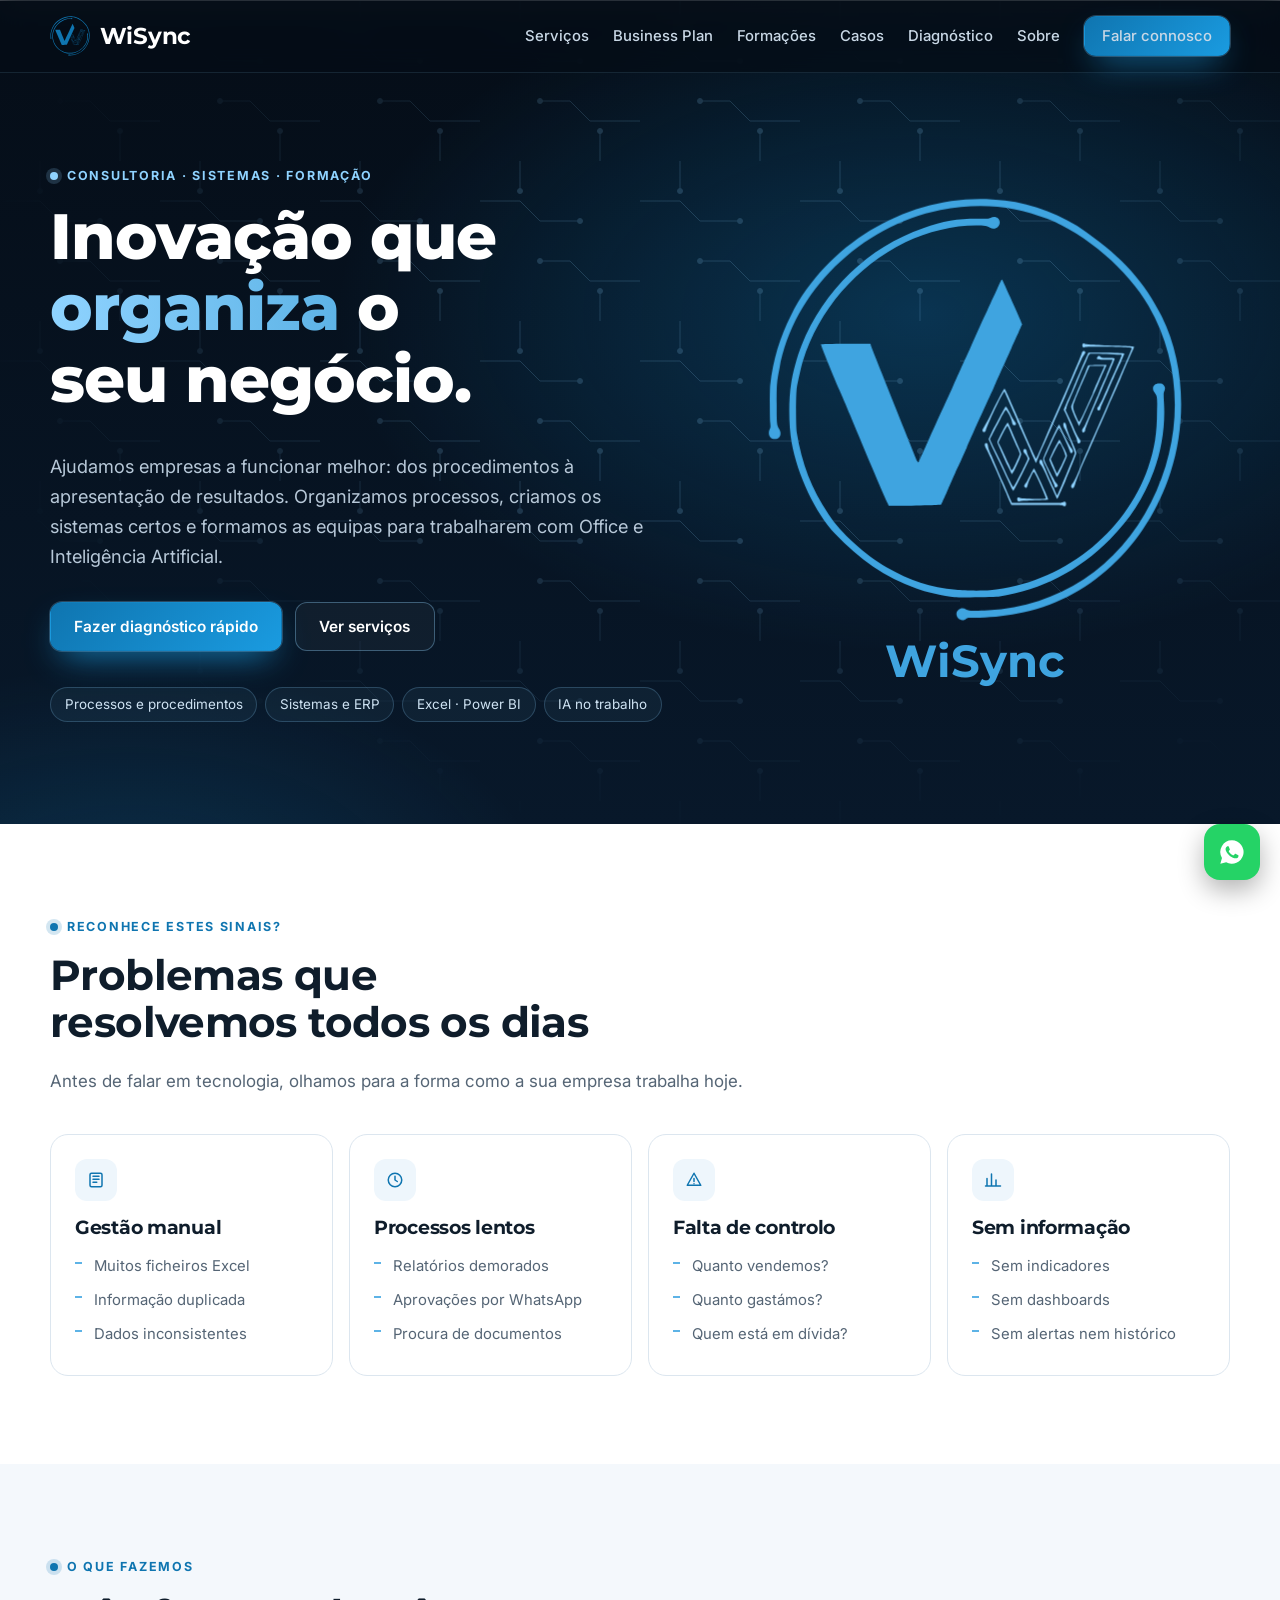
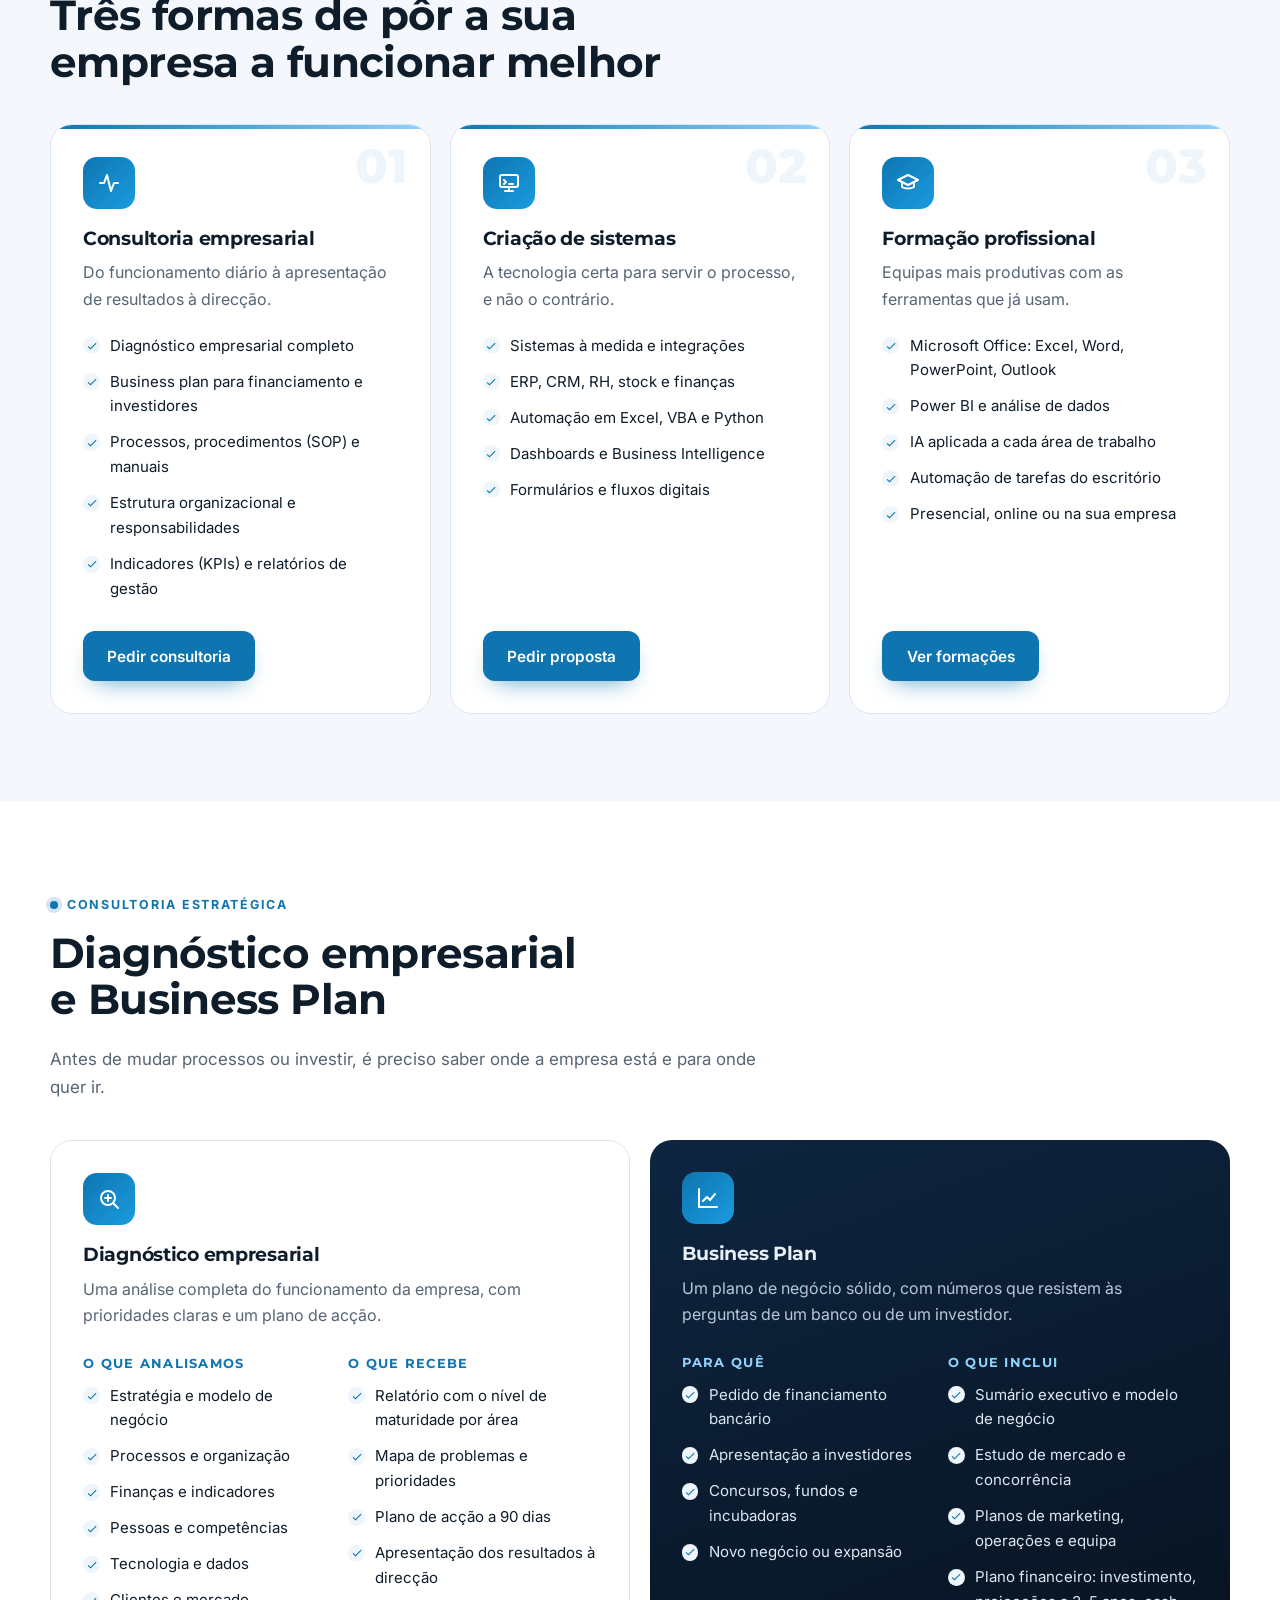
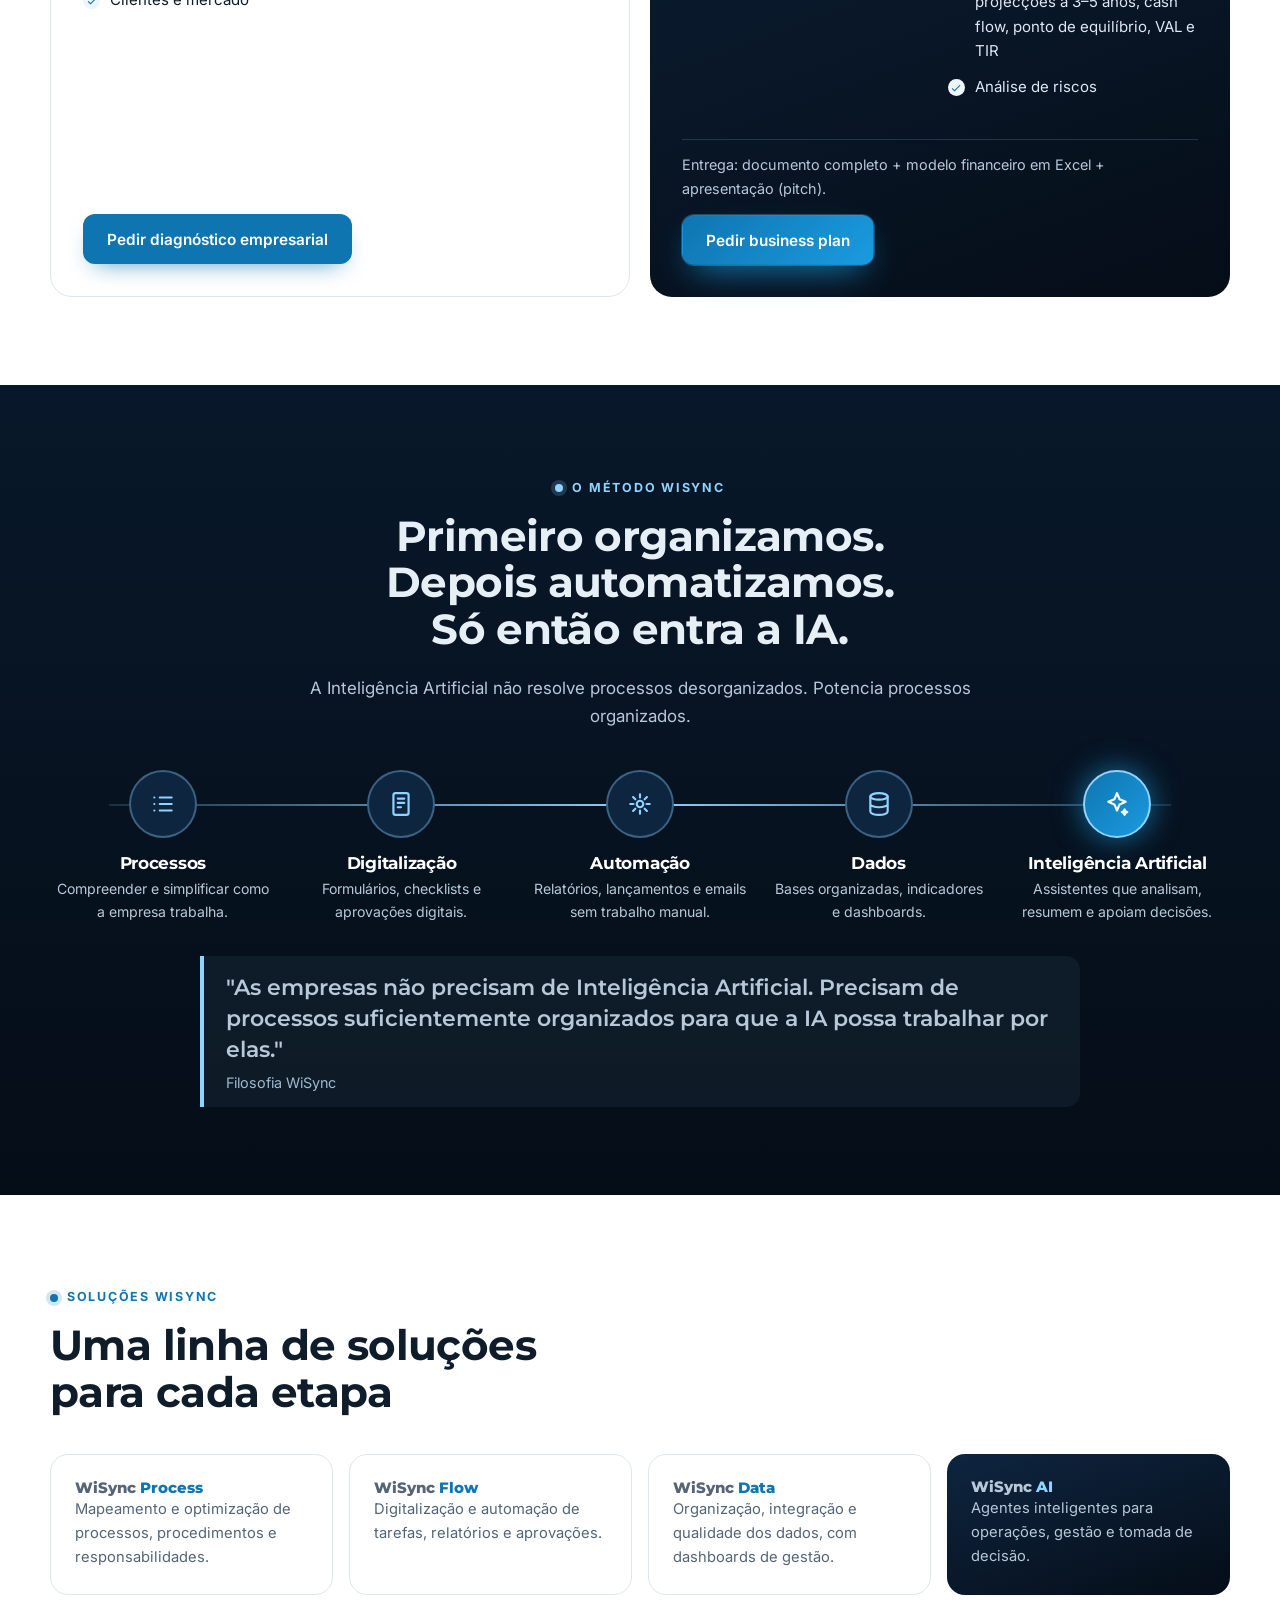
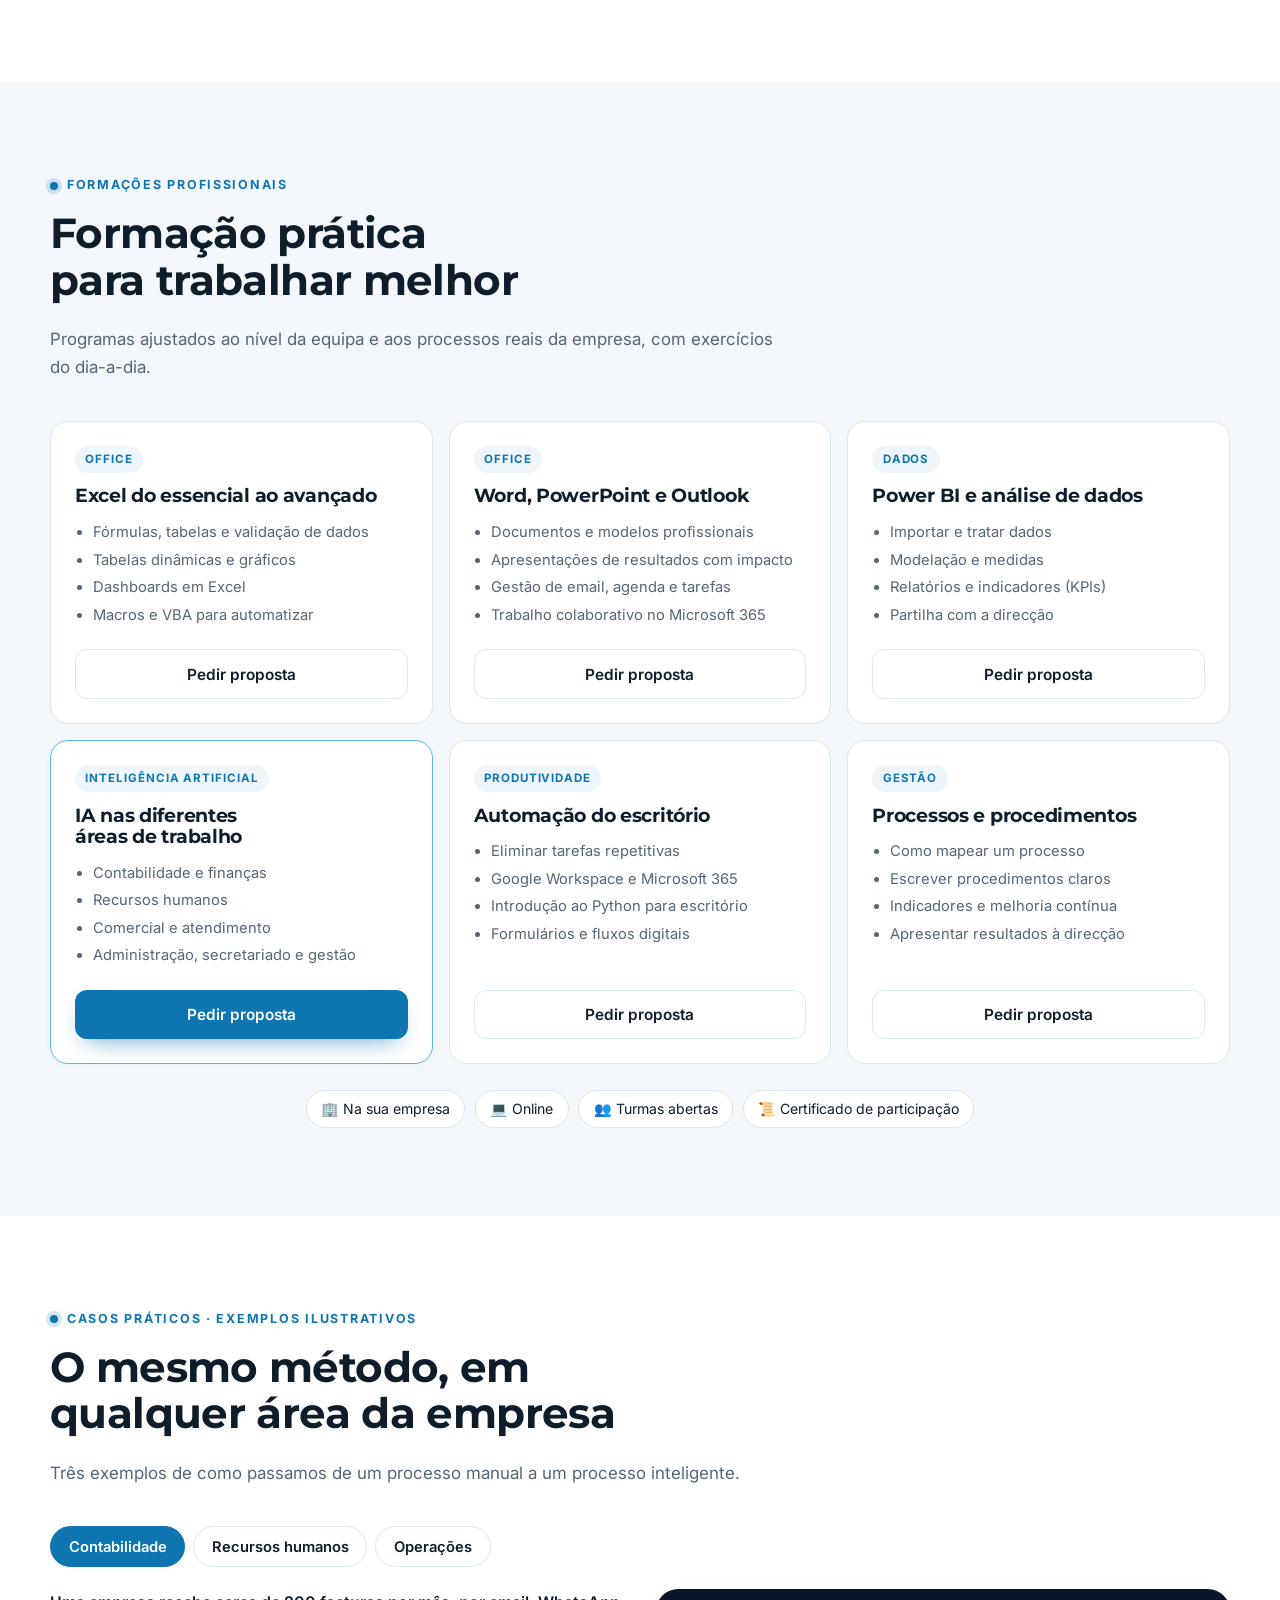
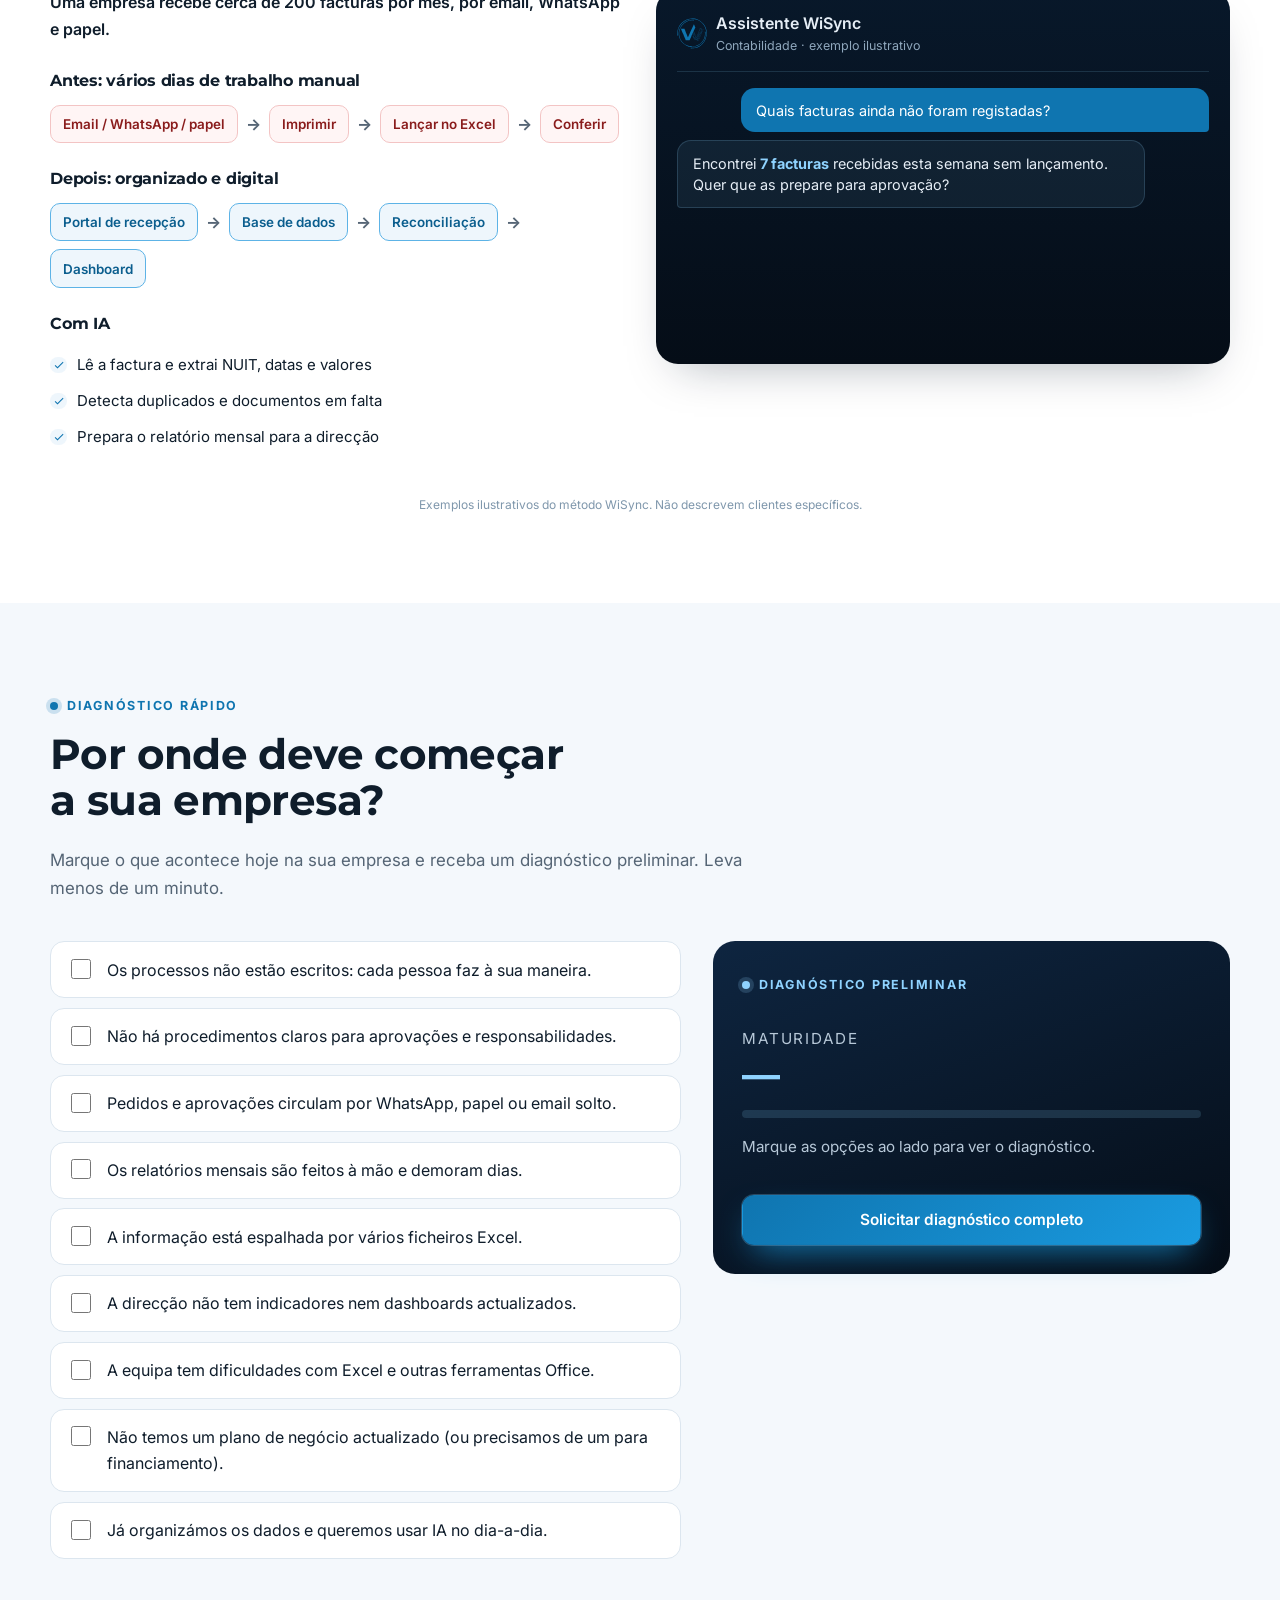
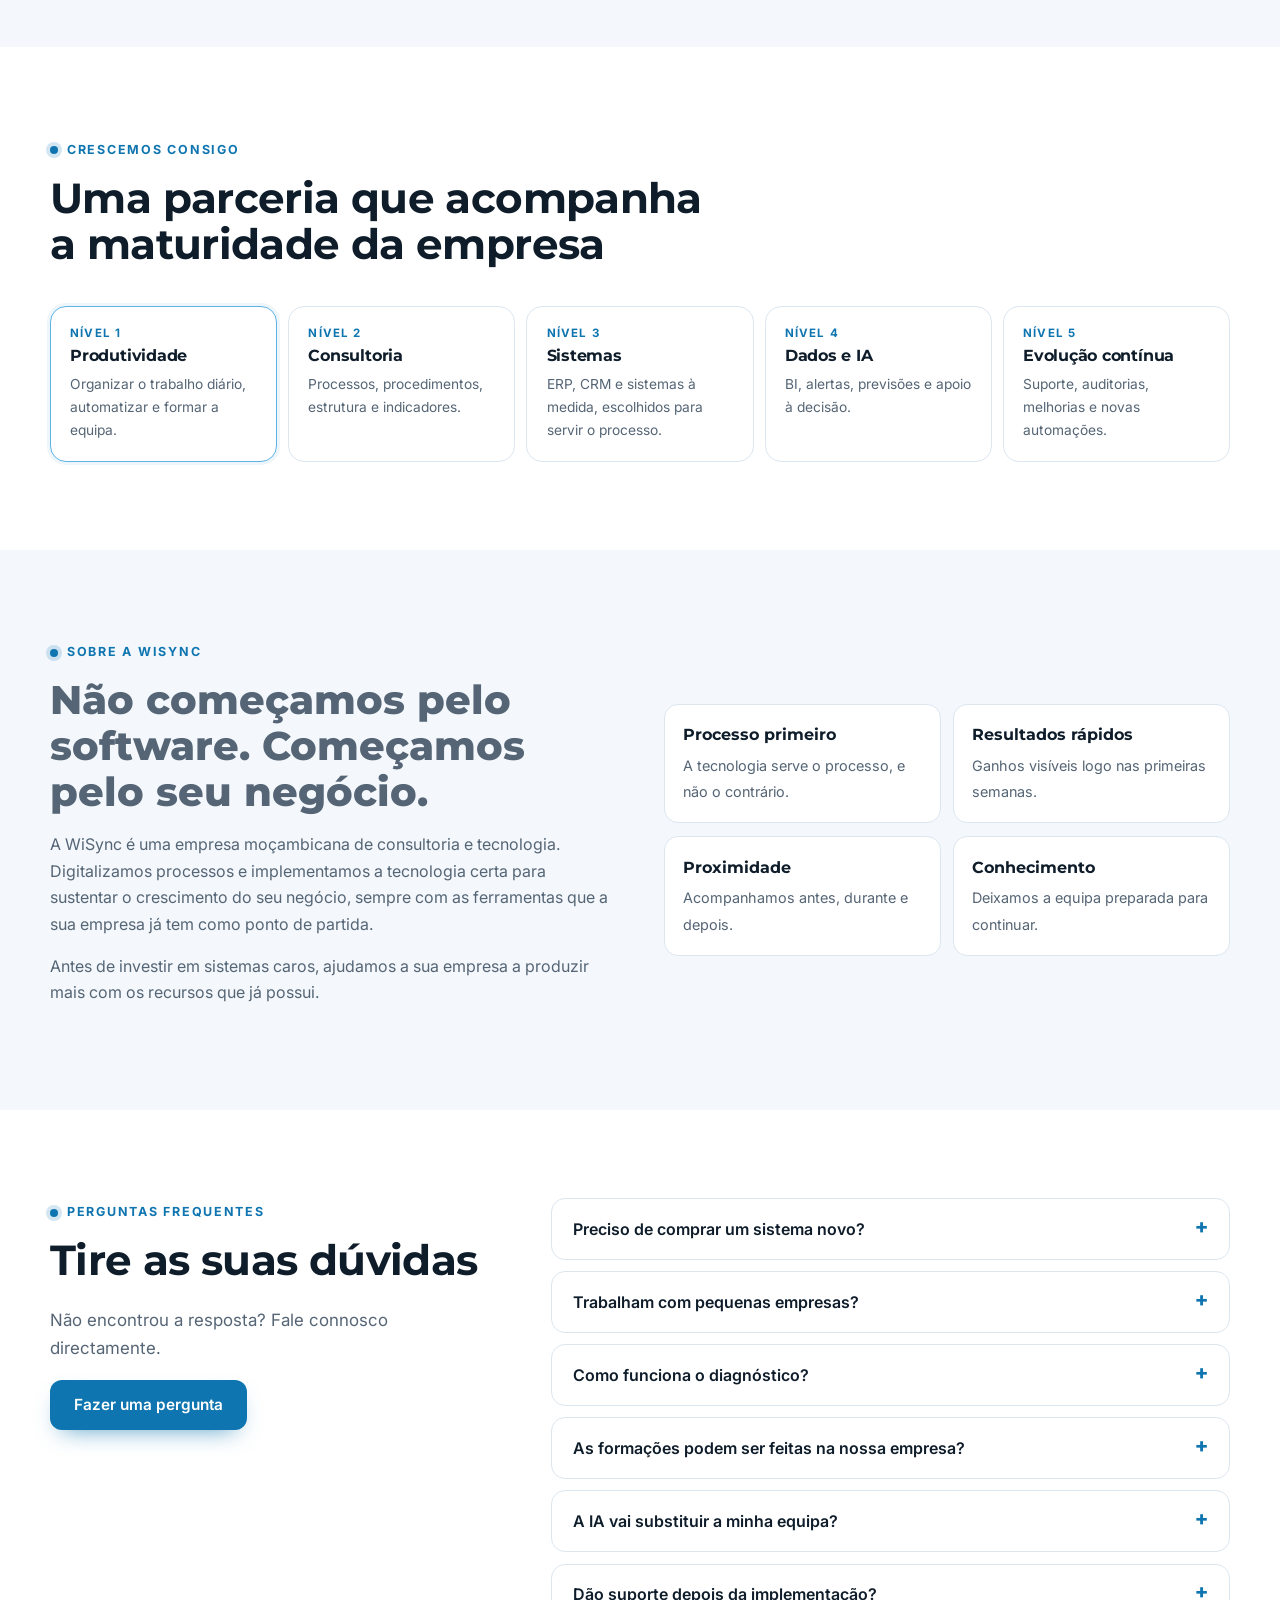
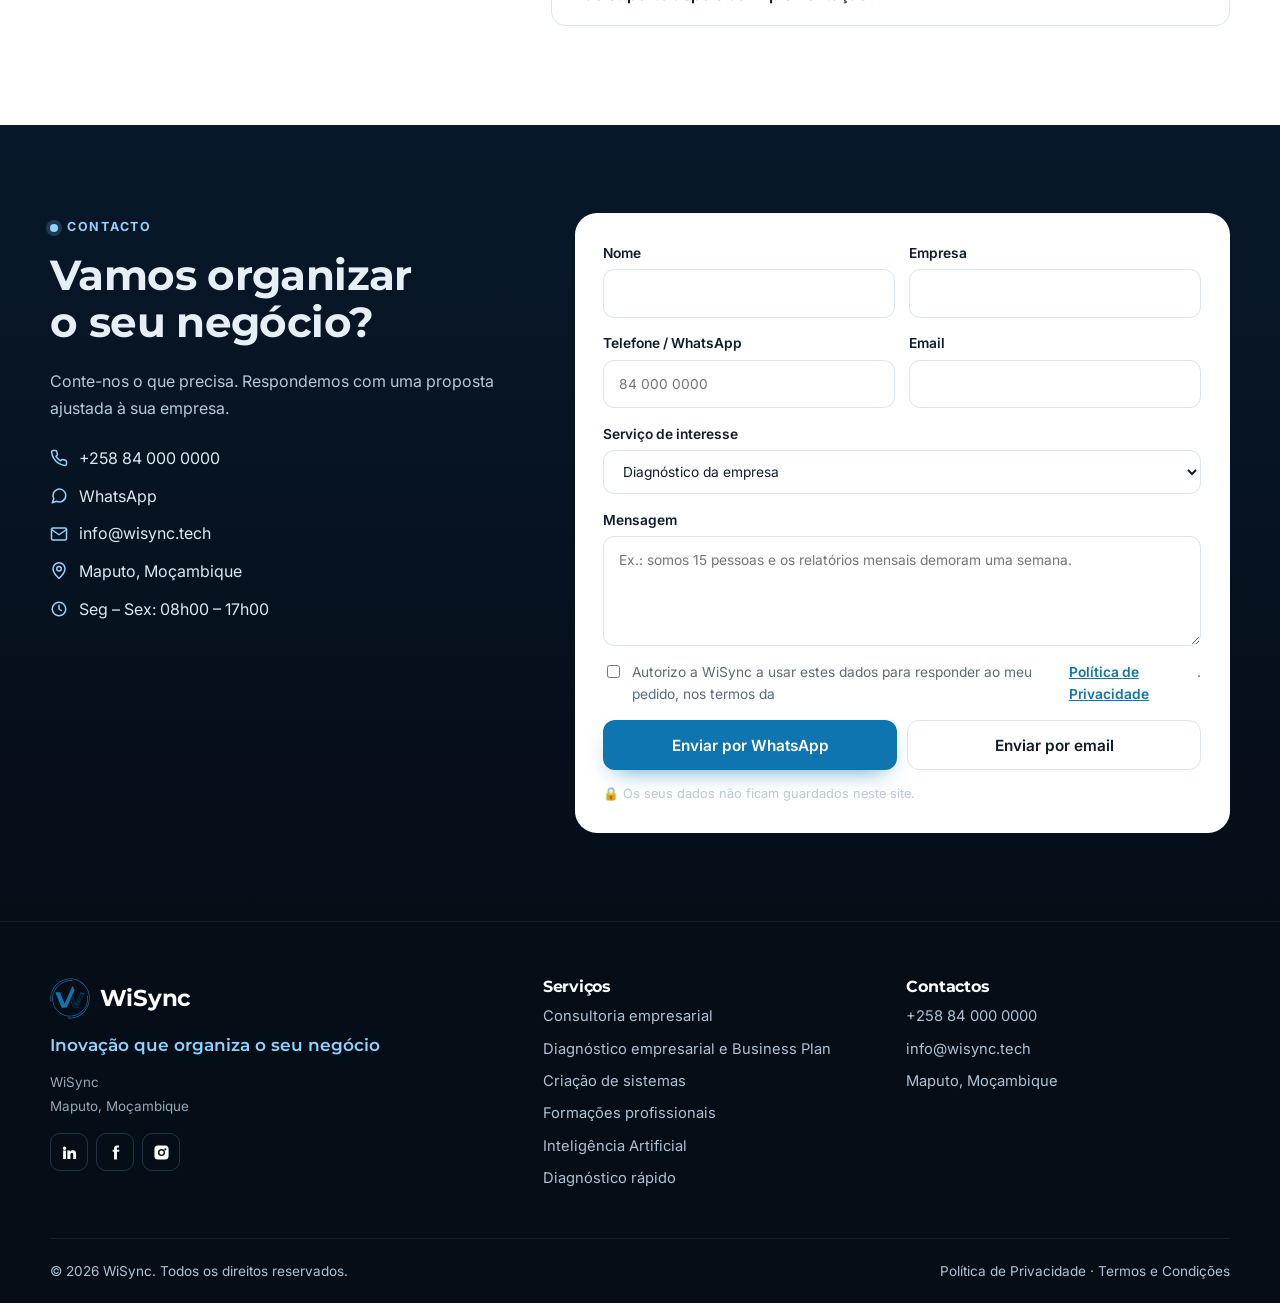
==== commit ce47ba45: "WiSync v1.1: Diagnóstico empresarial e Business Plan, 3 casos, diagnóstico preliminar, projectos, ro" ====
--- a/index.html
+++ b/index.html
@@ -12,19 +12,19 @@
   <meta property="og:title" content="WiSync — Inovação que organiza o seu negócio">
   <meta property="og:description" content="Consultoria empresarial, criação de sistemas e formação profissional. Primeiro organizamos, depois automatizamos, e só então aplicamos Inteligência Artificial.">
   <meta property="og:url" content="https://chatgptwork242-pixel.github.io/WiSync/">
-  <meta property="og:image" content="https://chatgptwork242-pixel.github.io/WiSync/assets/og-image.png">
+  <meta property="og:image" content="https://chatgptwork242-pixel.github.io/WiSync/assets/og-image.jpg">
   <meta property="og:image:width" content="1200">
   <meta property="og:image:height" content="630">
   <meta name="twitter:card" content="summary_large_image">
   <script type="application/ld+json">
-  {"@context":"https://schema.org","@type":"ProfessionalService","name":"WiSync","slogan":"Inovação que organiza o seu negócio","description":"Consultoria empresarial, criação de sistemas, automação de processos e formação profissional em Office, Power BI e Inteligência Artificial.","url":"https://chatgptwork242-pixel.github.io/WiSync/","logo":"https://chatgptwork242-pixel.github.io/WiSync/assets/wisync-icon.svg","image":"https://chatgptwork242-pixel.github.io/WiSync/assets/og-image.png","address":{"@type":"PostalAddress","addressLocality":"Maputo","addressCountry":"MZ"},"areaServed":"Moçambique","knowsAbout":["Consultoria empresarial","Processos e procedimentos","Sistemas de gestão","Automação","Power BI","Excel","Inteligência Artificial","Formação profissional"]}
+  {"@context":"https://schema.org","@type":"ProfessionalService","name":"WiSync","slogan":"Inovação que organiza o seu negócio","description":"Consultoria empresarial, criação de sistemas, automação de processos e formação profissional em Office, Power BI e Inteligência Artificial.","url":"https://chatgptwork242-pixel.github.io/WiSync/","logo":"https://chatgptwork242-pixel.github.io/WiSync/assets/wisync-icon.svg","image":"https://chatgptwork242-pixel.github.io/WiSync/assets/og-image.jpg","address":{"@type":"PostalAddress","addressLocality":"Maputo","addressCountry":"MZ"},"areaServed":"Moçambique","knowsAbout":["Consultoria empresarial","Diagnóstico empresarial","Business plan","Processos e procedimentos","Sistemas de gestão","Automação","Power BI","Excel","Inteligência Artificial","Formação profissional"]}
   </script>
   <link rel="icon" href="assets/wisync-icon.svg" type="image/svg+xml">
   <link rel="apple-touch-icon" href="assets/favicon.png">
   <link rel="preconnect" href="https://fonts.googleapis.com">
   <link rel="preconnect" href="https://fonts.gstatic.com" crossorigin>
   <link href="https://fonts.googleapis.com/css2?family=Montserrat:wght@600;700;800&family=Inter:wght@400;500;600;700&display=swap" rel="stylesheet">
-  <link rel="stylesheet" href="css/style.css?v=1.0">
+  <link rel="stylesheet" href="css/style.css?v=1.1">
 </head>
 <body>
 
@@ -35,9 +35,9 @@
     <button class="menu-toggle" aria-label="Abrir menu" aria-expanded="false"><span></span><span></span><span></span></button>
     <nav class="nav" aria-label="Menu principal">
       <a href="#servicos">Serviços</a>
-      <a href="#metodo">Método</a>
+      <a href="#business-plan">Business Plan</a>
       <a href="#formacoes">Formações</a>
-      <a href="#caso">Caso prático</a>
+      <a href="#caso">Casos</a>
       <a href="#diagnostico">Diagnóstico</a>
       <a href="#sobre">Sobre</a>
       <a href="#contacto" class="btn btn--glow btn--sm">Falar connosco</a>
@@ -115,11 +115,11 @@
         <h3>Consultoria empresarial</h3>
         <p>Do funcionamento diário à apresentação de resultados à direcção.</p>
         <ul class="ticks">
-          <li>Levantamento e mapeamento de processos</li>
-          <li>Procedimentos operacionais (SOP) e manuais</li>
+          <li>Diagnóstico empresarial completo</li>
+          <li>Business plan para financiamento e investidores</li>
+          <li>Processos, procedimentos (SOP) e manuais</li>
           <li>Estrutura organizacional e responsabilidades</li>
           <li>Indicadores (KPIs) e relatórios de gestão</li>
-          <li>Estratégia de transformação digital</li>
         </ul>
         <a href="#contacto" class="btn btn--primary" data-servico="Consultoria empresarial">Pedir consultoria</a>
       </article>
@@ -155,6 +155,75 @@
   </div>
 </section>
 
+<!-- ============ DIAGNÓSTICO EMPRESARIAL & BUSINESS PLAN ============ -->
+<section class="section" id="business-plan">
+  <div class="container">
+    <div class="section__head">
+      <span class="eyebrow">Consultoria estratégica</span>
+      <h2>Diagnóstico empresarial e Business Plan</h2>
+      <p>Antes de mudar processos ou investir, é preciso saber onde a empresa está e para onde quer ir.</p>
+    </div>
+    <div class="bp">
+      <article class="bp__card">
+        <div class="service__ico"><svg class="ico" viewBox="0 0 24 24"><circle cx="11" cy="11" r="7"/><path d="m21 21-4.3-4.3M8 11h6M11 8v6"/></svg></div>
+        <h3>Diagnóstico empresarial</h3>
+        <p>Uma análise completa do funcionamento da empresa, com prioridades claras e um plano de acção.</p>
+        <div class="bp__cols">
+          <div>
+            <h4>O que analisamos</h4>
+            <ul class="ticks">
+              <li>Estratégia e modelo de negócio</li>
+              <li>Processos e organização</li>
+              <li>Finanças e indicadores</li>
+              <li>Pessoas e competências</li>
+              <li>Tecnologia e dados</li>
+              <li>Clientes e mercado</li>
+            </ul>
+          </div>
+          <div>
+            <h4>O que recebe</h4>
+            <ul class="ticks">
+              <li>Relatório com o nível de maturidade por área</li>
+              <li>Mapa de problemas e prioridades</li>
+              <li>Plano de acção a 90 dias</li>
+              <li>Apresentação dos resultados à direcção</li>
+            </ul>
+          </div>
+        </div>
+        <a href="#contacto" class="btn btn--primary" data-servico="Diagnóstico empresarial completo">Pedir diagnóstico empresarial</a>
+      </article>
+      <article class="bp__card bp__card--dark">
+        <div class="service__ico"><svg class="ico" viewBox="0 0 24 24"><path d="M3 3v18h18"/><path d="m7 15 4-4 3 3 5-6"/></svg></div>
+        <h3>Business Plan</h3>
+        <p>Um plano de negócio sólido, com números que resistem às perguntas de um banco ou de um investidor.</p>
+        <div class="bp__cols">
+          <div>
+            <h4>Para quê</h4>
+            <ul class="ticks">
+              <li>Pedido de financiamento bancário</li>
+              <li>Apresentação a investidores</li>
+              <li>Concursos, fundos e incubadoras</li>
+              <li>Novo negócio ou expansão</li>
+            </ul>
+          </div>
+          <div>
+            <h4>O que inclui</h4>
+            <ul class="ticks">
+              <li>Sumário executivo e modelo de negócio</li>
+              <li>Estudo de mercado e concorrência</li>
+              <li>Planos de marketing, operações e equipa</li>
+              <li>Plano financeiro: investimento, projecções a 3–5 anos, cash flow, ponto de equilíbrio, VAL e TIR</li>
+              <li>Análise de riscos</li>
+            </ul>
+          </div>
+        </div>
+        <p class="bp__deliv">Entrega: documento completo + modelo financeiro em Excel + apresentação (pitch).</p>
+        <a href="#contacto" class="btn btn--glow" data-servico="Business Plan">Pedir business plan</a>
+      </article>
+    </div>
+  </div>
+</section>
+
 <!-- ============ MÉTODO ============ -->
 <section class="section section--dark" id="metodo">
   <div class="container">
@@ -240,39 +309,77 @@
   </div>
 </section>
 
-<!-- ============ CASO PRÁTICO ============ -->
+<!-- ============ CASOS PRÁTICOS ============ -->
 <section class="section" id="caso">
   <div class="container">
     <div class="section__head">
-      <span class="eyebrow">Caso prático · Contabilidade</span>
-      <h2>Do processo manual ao processo inteligente</h2>
-      <p>Uma empresa recebe cerca de 200 facturas por mês, por email, WhatsApp e papel. Veja como o método WiSync transforma este trabalho.</p>
-    </div>
-    <div class="case">
+      <span class="eyebrow">Casos práticos · exemplos ilustrativos</span>
+      <h2>O mesmo método, em qualquer área da empresa</h2>
+      <p>Três exemplos de como passamos de um processo manual a um processo inteligente.</p>
+    </div>
+    <div class="tabs" role="tablist" aria-label="Casos práticos">
+      <button role="tab" aria-selected="true" aria-controls="case-cont" id="tab-cont">Contabilidade</button>
+      <button role="tab" aria-selected="false" aria-controls="case-rh" id="tab-rh">Recursos humanos</button>
+      <button role="tab" aria-selected="false" aria-controls="case-op" id="tab-op">Operações</button>
+    </div>
+
+    <div class="case" id="case-cont" role="tabpanel" aria-labelledby="tab-cont">
       <div class="flow">
+        <p class="case__ctx">Uma empresa recebe cerca de 200 facturas por mês, por email, WhatsApp e papel.</p>
         <h3>Antes: vários dias de trabalho manual</h3>
-        <div class="flow__row"><span class="flow__box flow__box--bad">Email / WhatsApp / papel</span><span class="flow__arrow">→</span><span class="flow__box flow__box--bad">Descarregar e imprimir</span><span class="flow__arrow">→</span><span class="flow__box flow__box--bad">Lançar no Excel</span><span class="flow__arrow">→</span><span class="flow__box flow__box--bad">Conferir</span><span class="flow__arrow">→</span><span class="flow__box flow__box--bad">Relatório</span></div>
-        <h3>Depois da facilitação: organizado e digital</h3>
-        <div class="flow__row"><span class="flow__box flow__box--good">Portal de recepção</span><span class="flow__arrow">→</span><span class="flow__box flow__box--good">Base de dados</span><span class="flow__arrow">→</span><span class="flow__box flow__box--good">Validação</span><span class="flow__arrow">→</span><span class="flow__box flow__box--good">Dashboard</span></div>
-        <h3>Com IA: o sistema trabalha consigo</h3>
-        <ul class="ticks">
-          <li>Lê a factura, extrai NUIT, datas e valores e classifica a despesa</li>
-          <li>Detecta pagamentos duplicados e documentos em falta</li>
-          <li>Reconcilia com o extracto bancário e sugere correcções</li>
-          <li>Prepara o relatório mensal para a direcção</li>
-        </ul>
-      </div>
-      <div class="chat" id="chat" aria-label="Exemplo de assistente contabilístico">
+        <div class="flow__row"><span class="flow__box flow__box--bad">Email / WhatsApp / papel</span><span class="flow__arrow">→</span><span class="flow__box flow__box--bad">Imprimir</span><span class="flow__arrow">→</span><span class="flow__box flow__box--bad">Lançar no Excel</span><span class="flow__arrow">→</span><span class="flow__box flow__box--bad">Conferir</span></div>
+        <h3>Depois: organizado e digital</h3>
+        <div class="flow__row"><span class="flow__box flow__box--good">Portal de recepção</span><span class="flow__arrow">→</span><span class="flow__box flow__box--good">Base de dados</span><span class="flow__arrow">→</span><span class="flow__box flow__box--good">Reconciliação</span><span class="flow__arrow">→</span><span class="flow__box flow__box--good">Dashboard</span></div>
+        <h3>Com IA</h3>
+        <ul class="ticks"><li>Lê a factura e extrai NUIT, datas e valores</li><li>Detecta duplicados e documentos em falta</li><li>Prepara o relatório mensal para a direcção</li></ul>
+      </div>
+      <div class="chat">
         <div class="chat__head"><img src="assets/wisync-icon.svg" alt="" width="30" height="31"><div>Assistente WiSync<small>Contabilidade · exemplo ilustrativo</small></div></div>
         <div class="msg msg--u">Quais facturas ainda não foram registadas?</div>
-        <div class="msg msg--a">Encontrei <b>7 facturas</b> recebidas esta semana sem lançamento. 3 são do mesmo fornecedor. Quer que as prepare para aprovação?</div>
+        <div class="msg msg--a">Encontrei <b>7 facturas</b> recebidas esta semana sem lançamento. Quer que as prepare para aprovação?</div>
         <div class="msg msg--u">Existem pagamentos duplicados?</div>
-        <div class="msg msg--a">Sim, <b>1 possível duplicado</b>: a mesma factura foi paga a 4 e a 11 deste mês. Deixei o alerta no dashboard.</div>
-        <div class="msg msg--u">Prepara o relatório para a reunião de direcção.</div>
-        <div class="msg msg--a">Relatório pronto, com gráficos de custos por centro, evolução mensal e <b>3 pontos de atenção</b>.</div>
-        <p class="chat__note">Conversa ilustrativa do tipo de assistente que implementamos.</p>
-      </div>
-    </div>
+        <div class="msg msg--a">Sim, <b>1 possível duplicado</b>: a mesma factura foi paga a 4 e a 11 deste mês.</div>
+      </div>
+    </div>
+
+    <div class="case" id="case-rh" role="tabpanel" aria-labelledby="tab-rh" hidden>
+      <div class="flow">
+        <p class="case__ctx">Uma empresa com 80 colaboradores controla contratos, férias e assiduidade em folhas soltas.</p>
+        <h3>Antes: informação espalhada</h3>
+        <div class="flow__row"><span class="flow__box flow__box--bad">Contratos em papel</span><span class="flow__arrow">→</span><span class="flow__box flow__box--bad">Folhas de presença</span><span class="flow__arrow">→</span><span class="flow__box flow__box--bad">Excel por mês</span><span class="flow__arrow">→</span><span class="flow__box flow__box--bad">Salários à mão</span></div>
+        <h3>Depois: um processo único</h3>
+        <div class="flow__row"><span class="flow__box flow__box--good">Ficha do colaborador</span><span class="flow__arrow">→</span><span class="flow__box flow__box--good">Assiduidade digital</span><span class="flow__arrow">→</span><span class="flow__box flow__box--good">Processamento</span><span class="flow__arrow">→</span><span class="flow__box flow__box--good">Indicadores de RH</span></div>
+        <h3>Com IA</h3>
+        <ul class="ticks"><li>Alerta contratos a vencer e férias acumuladas</li><li>Resume faltas e horas extra por departamento</li><li>Prepara minutas de contratos e cartas</li></ul>
+      </div>
+      <div class="chat">
+        <div class="chat__head"><img src="assets/wisync-icon.svg" alt="" width="30" height="31"><div>Assistente WiSync<small>Recursos humanos · exemplo ilustrativo</small></div></div>
+        <div class="msg msg--u">Que contratos vencem nos próximos 60 dias?</div>
+        <div class="msg msg--a"><b>5 contratos</b>: 3 na logística e 2 na administração. Quer as minutas de renovação?</div>
+        <div class="msg msg--u">Qual o departamento com mais faltas este trimestre?</div>
+        <div class="msg msg--a">A <b>logística</b>, com 38 dias de ausência, a maior parte às segundas-feiras.</div>
+      </div>
+    </div>
+
+    <div class="case" id="case-op" role="tabpanel" aria-labelledby="tab-op" hidden>
+      <div class="flow">
+        <p class="case__ctx">Uma empresa de transporte regista viagens, combustível e manutenção em papel e mensagens.</p>
+        <h3>Antes: controlo tardio</h3>
+        <div class="flow__row"><span class="flow__box flow__box--bad">Folhas de viagem</span><span class="flow__arrow">→</span><span class="flow__box flow__box--bad">Mensagens de WhatsApp</span><span class="flow__arrow">→</span><span class="flow__box flow__box--bad">Digitação no Excel</span><span class="flow__arrow">→</span><span class="flow__box flow__box--bad">Relatório no fim do mês</span></div>
+        <h3>Depois: dados em tempo real</h3>
+        <div class="flow__row"><span class="flow__box flow__box--good">Formulário no telemóvel</span><span class="flow__arrow">→</span><span class="flow__box flow__box--good">Base central</span><span class="flow__arrow">→</span><span class="flow__box flow__box--good">Alertas</span><span class="flow__arrow">→</span><span class="flow__box flow__box--good">Dashboard</span></div>
+        <h3>Com IA</h3>
+        <ul class="ticks"><li>Detecta consumos de combustível fora do normal</li><li>Prevê manutenções antes da avaria</li><li>Resume o desempenho de cada viatura e motorista</li></ul>
+      </div>
+      <div class="chat">
+        <div class="chat__head"><img src="assets/wisync-icon.svg" alt="" width="30" height="31"><div>Assistente WiSync<small>Operações · exemplo ilustrativo</small></div></div>
+        <div class="msg msg--u">Que viaturas gastaram mais combustível do que o normal?</div>
+        <div class="msg msg--a"><b>2 viaturas</b> estão 18% acima da média da rota. Recomendo verificar os registos desta semana.</div>
+        <div class="msg msg--u">Alguma precisa de manutenção em breve?</div>
+        <div class="msg msg--a">Sim, <b>3 viaturas</b> atingem os quilómetros de revisão nos próximos 10 dias.</div>
+      </div>
+    </div>
+    <p class="chat__note case__note">Exemplos ilustrativos do método WiSync. Não descrevem clientes específicos.</p>
   </div>
 </section>
 
@@ -282,28 +389,43 @@
     <div class="section__head">
       <span class="eyebrow">Diagnóstico rápido</span>
       <h2>Por onde deve começar a sua empresa?</h2>
-      <p>Marque o que acontece hoje na sua empresa. Leva menos de um minuto.</p>
+      <p>Marque o que acontece hoje na sua empresa e receba um diagnóstico preliminar. Leva menos de um minuto.</p>
     </div>
     <div class="diag">
       <div class="checks" id="diagChecks">
-        <label class="check"><input type="checkbox" value="proc"> Os processos não estão escritos: cada pessoa faz à sua maneira.</label>
-        <label class="check"><input type="checkbox" value="proc"> Não há procedimentos claros para aprovações e responsabilidades.</label>
-        <label class="check"><input type="checkbox" value="dig"> Pedidos e aprovações circulam por WhatsApp, papel ou email solto.</label>
-        <label class="check"><input type="checkbox" value="auto"> Os relatórios mensais são feitos à mão e demoram dias.</label>
-        <label class="check"><input type="checkbox" value="data"> A informação está espalhada por vários ficheiros Excel.</label>
-        <label class="check"><input type="checkbox" value="data"> A direcção não tem indicadores nem dashboards actualizados.</label>
-        <label class="check"><input type="checkbox" value="form"> A equipa tem dificuldades com Excel e outras ferramentas Office.</label>
-        <label class="check"><input type="checkbox" value="ai"> Já organizámos os dados e queremos usar IA no dia-a-dia.</label>
+        <label class="check"><input type="checkbox" value="proc" data-label="Processos não documentados"> Os processos não estão escritos: cada pessoa faz à sua maneira.</label>
+        <label class="check"><input type="checkbox" value="proc" data-label="Responsabilidades pouco claras"> Não há procedimentos claros para aprovações e responsabilidades.</label>
+        <label class="check"><input type="checkbox" value="dig" data-label="Aprovações por WhatsApp e papel"> Pedidos e aprovações circulam por WhatsApp, papel ou email solto.</label>
+        <label class="check"><input type="checkbox" value="auto" data-label="Relatórios manuais e demorados"> Os relatórios mensais são feitos à mão e demoram dias.</label>
+        <label class="check"><input type="checkbox" value="data" data-label="Informação dispersa em vários ficheiros"> A informação está espalhada por vários ficheiros Excel.</label>
+        <label class="check"><input type="checkbox" value="data" data-label="Direcção sem indicadores"> A direcção não tem indicadores nem dashboards actualizados.</label>
+        <label class="check"><input type="checkbox" value="form" data-label="Equipa com dificuldades em Office"> A equipa tem dificuldades com Excel e outras ferramentas Office.</label>
+        <label class="check"><input type="checkbox" value="plan" data-label="Sem plano estratégico ou financeiro"> Não temos um plano de negócio actualizado (ou precisamos de um para financiamento).</label>
+        <label class="check"><input type="checkbox" value="ai" data-label="Pronta para usar IA"> Já organizámos os dados e queremos usar IA no dia-a-dia.</label>
       </div>
       <aside class="result" aria-live="polite">
-        <span class="eyebrow">Recomendação</span>
+        <span class="eyebrow">Diagnóstico preliminar</span>
+        <p class="result__k">Maturidade</p>
         <div class="result__lvl" id="diagLvl">—</div>
         <div class="result__bar"><span id="diagBar"></span></div>
-        <h3 id="diagTitle">Marque as opções ao lado</h3>
-        <p id="diagText">Vamos sugerir o ponto de partida mais adequado para a sua empresa.</p>
-        <a href="#contacto" class="btn btn--glow btn--block" id="diagCta">Falar sobre o resultado</a>
+        <div id="diagBody">
+          <p id="diagText">Marque as opções ao lado para ver o diagnóstico.</p>
+        </div>
+        <a href="#contacto" class="btn btn--glow btn--block" id="diagCta">Solicitar diagnóstico completo</a>
       </aside>
     </div>
+  </div>
+</section>
+
+<!-- ============ PROJECTOS ============ -->
+<section class="section" id="projectos" hidden>
+  <div class="container">
+    <div class="section__head">
+      <span class="eyebrow">Trabalhos realizados</span>
+      <h2>Projectos que já implementámos</h2>
+      <p>Alguns trabalhos reais, apresentados sem expor informação confidencial dos clientes.</p>
+    </div>
+    <div class="projects" id="projList"></div>
   </div>
 </section>
 
@@ -329,7 +451,7 @@
   <div class="container about">
     <div>
       <span class="eyebrow">Sobre a WiSync</span>
-      <p class="about__big">Não vendemos software. Organizamos empresas.</p>
+      <p class="about__big">Não começamos pelo software. Começamos pelo seu negócio.</p>
       <p>A WiSync é uma empresa moçambicana de consultoria e tecnologia. Digitalizamos processos e implementamos a tecnologia certa para sustentar o crescimento do seu negócio, sempre com as ferramentas que a sua empresa já tem como ponto de partida.</p>
       <p>Antes de investir em sistemas caros, ajudamos a sua empresa a produzir mais com os recursos que já possui.</p>
     </div>
@@ -380,6 +502,8 @@
         <label class="full">Serviço de interesse
           <select name="servico" id="servico">
             <option>Diagnóstico da empresa</option>
+            <option>Diagnóstico empresarial completo</option>
+            <option>Business Plan</option>
             <option>Consultoria empresarial</option>
             <option>Criação de sistemas</option>
             <option>Formação: Excel</option>
@@ -412,6 +536,7 @@
     <div>
       <a href="#topo" class="brand"><img src="assets/wisync-icon.svg" alt="" width="40" height="41"><span>WiSync</span></a>
       <p class="footer__slogan">Inovação que organiza o seu negócio</p>
+      <ul class="footer__inst" id="footerInst"><li>WiSync</li><li>Maputo, Moçambique</li></ul>
       <div class="social">
         <a id="lnkLinkedin" href="#" aria-label="LinkedIn"><svg viewBox="0 0 24 24"><path d="M4.98 3.5a2.5 2.5 0 1 1 0 5 2.5 2.5 0 0 1 0-5zM3 9h4v12H3zM9 9h3.8v1.7h.1c.5-1 1.8-2 3.7-2 4 0 4.7 2.6 4.7 6V21h-4v-5.6c0-1.3 0-3-1.9-3s-2.1 1.4-2.1 2.9V21H9z"/></svg></a>
         <a id="lnkFacebook" href="#" aria-label="Facebook"><svg viewBox="0 0 24 24"><path d="M14 8V6c0-.9.6-1 1-1h2V2h-3c-3 0-4 2-4 4v2H8v3h2v11h4V11h3l.5-3H14z"/></svg></a>
@@ -422,6 +547,7 @@
       <h4>Serviços</h4>
       <ul class="footer__list">
         <li><a href="#servicos">Consultoria empresarial</a></li>
+        <li><a href="#business-plan">Diagnóstico empresarial e Business Plan</a></li>
         <li><a href="#servicos">Criação de sistemas</a></li>
         <li><a href="#formacoes">Formações profissionais</a></li>
         <li><a href="#metodo">Inteligência Artificial</a></li>
@@ -430,7 +556,11 @@
     </div>
     <div>
       <h4>Contactos</h4>
-      <ul class="footer__list" id="footerContactos"></ul>
+      <ul class="footer__list" id="footerContactos">
+        <li>+258 84 000 0000</li>
+        <li><a href="mailto:info@wisync.tech">info@wisync.tech</a></li>
+        <li>Maputo, Moçambique</li>
+      </ul>
     </div>
   </div>
   <div class="container footer__bottom">
@@ -447,7 +577,7 @@
   <a href="#" class="btn btn--glow" id="mbarWa" target="_blank" rel="noopener">WhatsApp</a>
 </nav>
 
-<script src="js/config.js?v=1.0"></script>
-<script src="js/main.js?v=1.0"></script>
+<script src="js/config.js?v=1.1"></script>
+<script src="js/main.js?v=1.1"></script>
 </body>
 </html>
--- a/css/style.css
+++ b/css/style.css
@@ -329,3 +329,44 @@
   .pains,.products,.courses,.levels,.values,.form__grid,.form__actions{grid-template-columns:1fr}
   .card,.service,.form{padding:1.35rem}
 }
+
+/* ===== v1.1 — Business Plan, casos, diagnóstico, projectos ===== */
+.bp{display:grid;grid-template-columns:1fr 1fr;gap:1.2rem}
+.bp__card{border-radius:22px;padding:2rem;border:1px solid var(--line);background:var(--surface);display:flex;flex-direction:column}
+.bp__card>p{color:var(--muted)}
+.bp__card--dark{background:linear-gradient(160deg,var(--navy-800),var(--navy-950));color:#E6EEF6;border:0}
+.bp__card--dark>p{color:#B7C8D8}
+.bp__card--dark .ticks li{color:#DCE8F3}
+.bp__cols{display:grid;grid-template-columns:1fr 1fr;gap:1rem;margin:.4rem 0 .6rem}
+.bp__cols h4{font-size:.8rem;letter-spacing:.1em;text-transform:uppercase;color:var(--blue);margin:.4rem 0 .4rem}
+.bp__card--dark .bp__cols h4{color:var(--sky)}
+@media (prefers-color-scheme:dark){.bp__cols h4{color:var(--sky)}}
+.bp__deliv{font-size:.9rem;border-top:1px solid rgba(143,211,255,.18);padding-top:.8rem}
+.bp__card .btn{margin-top:auto;align-self:flex-start}
+
+.tabs{display:flex;flex-wrap:wrap;gap:.5rem;margin-bottom:1.4rem}
+.tabs button{font:600 .92rem var(--font-body);padding:.65rem 1.1rem;border-radius:999px;border:1.5px solid var(--line);background:var(--surface);color:var(--ink);cursor:pointer}
+.tabs button[aria-selected="true"]{background:var(--blue);border-color:var(--blue);color:#fff}
+.case[hidden]{display:none}
+.case__ctx{font-weight:600;margin:0 0 .2rem}
+.case__note{margin-top:1rem}
+
+.result__k{font-size:.72rem;letter-spacing:.12em;text-transform:uppercase;color:#8FA7BC;margin:1rem 0 .3rem!important}
+.result__list{margin:0;padding-left:1.1rem;color:#DCE8F3;font-size:.92rem}
+.result__list li{margin:.15rem 0}
+.result__start,.result__next{margin:0;color:#DCE8F3!important;font-size:.95rem}
+.result__start b,.result__next{color:#fff!important;font-weight:700}
+.result .btn{margin-top:1.3rem}
+.result__lvl{font-size:2.4rem!important}
+
+.projects{display:grid;grid-template-columns:repeat(3,1fr);gap:1rem}
+.project{border-radius:var(--radius);padding:1.5rem;border:1px solid var(--line);background:var(--surface)}
+.project p{color:var(--muted);font-size:.93rem;margin:.4rem 0}
+.project__res{color:var(--ink)!important}
+
+.footer__inst{list-style:none;padding:0;margin:0 0 1rem;font-size:.84rem;opacity:.85}
+.footer__inst li{margin:.15rem 0}
+
+@media (max-width:860px){.bp,.projects{grid-template-columns:1fr}}
+@media (max-width:560px){.bp__cols{grid-template-columns:1fr}.bp__card{padding:1.35rem}}
+.result .eyebrow{color:var(--sky)}
